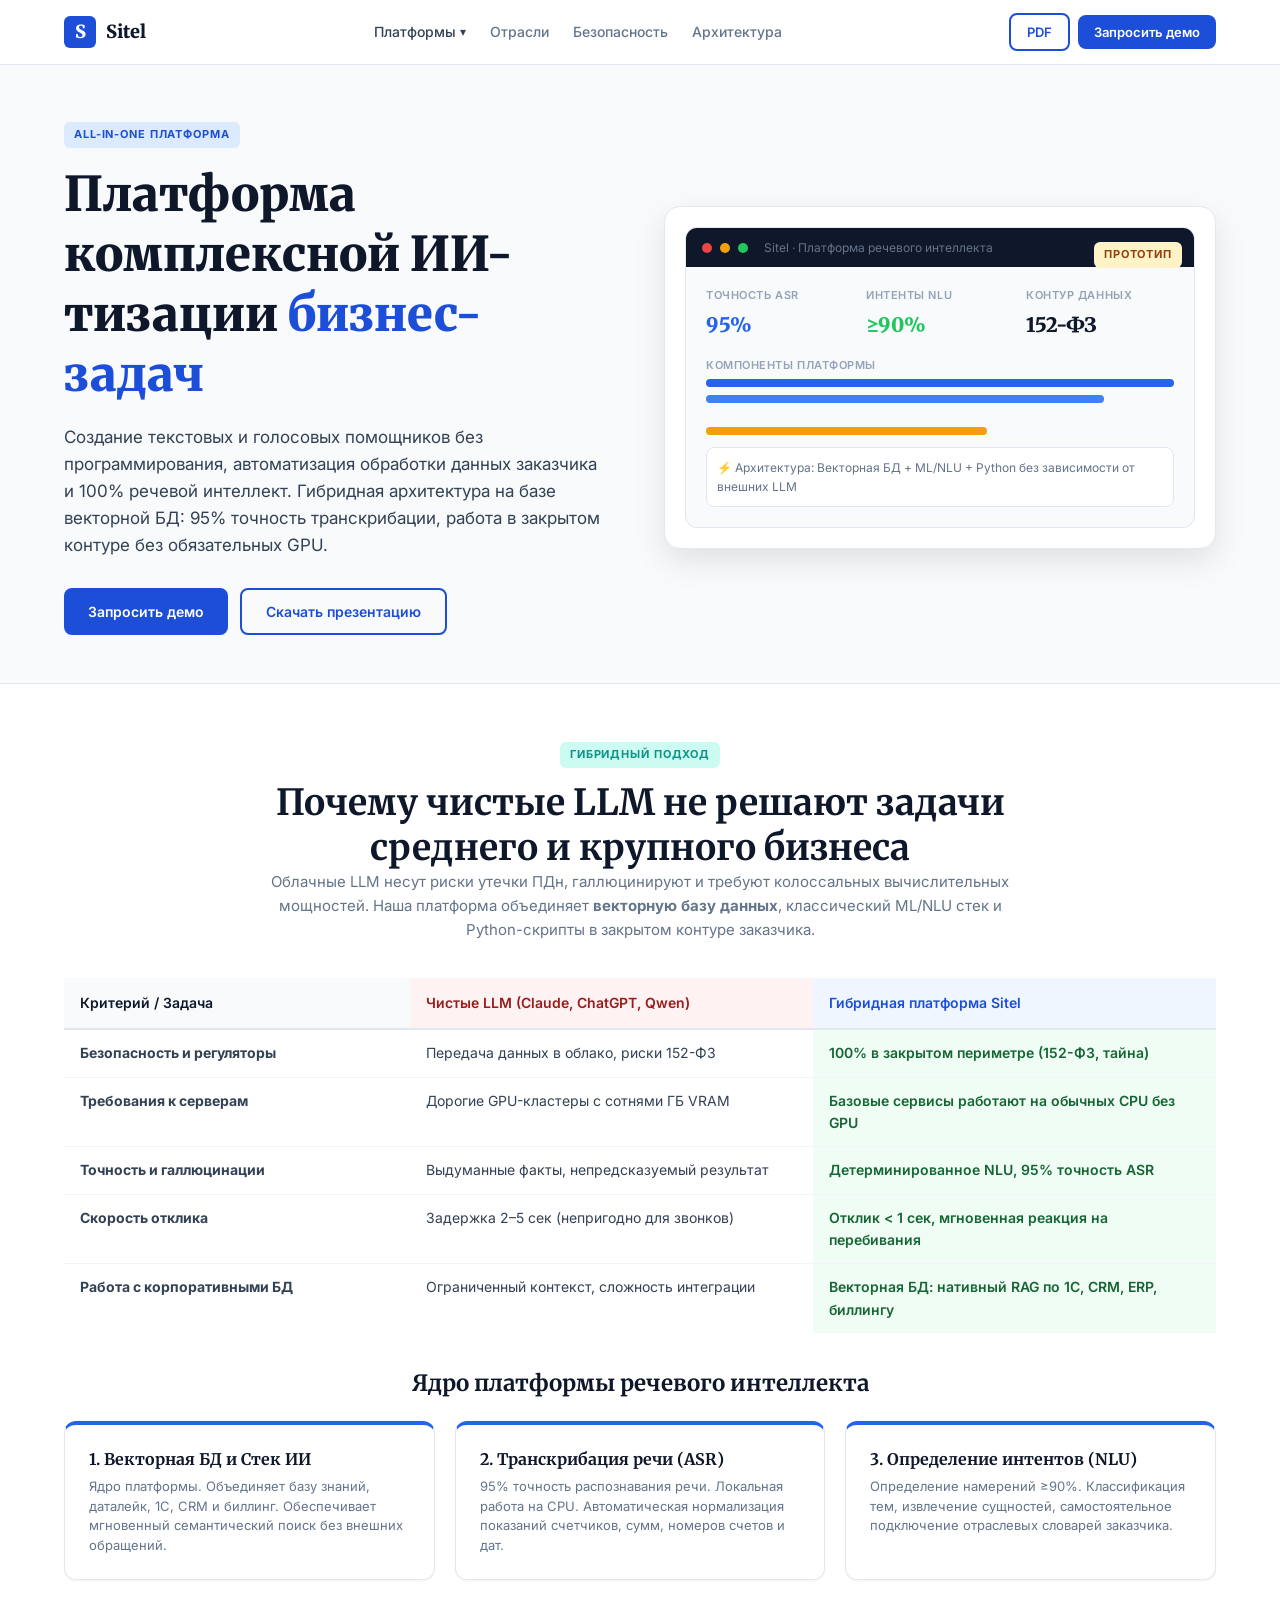
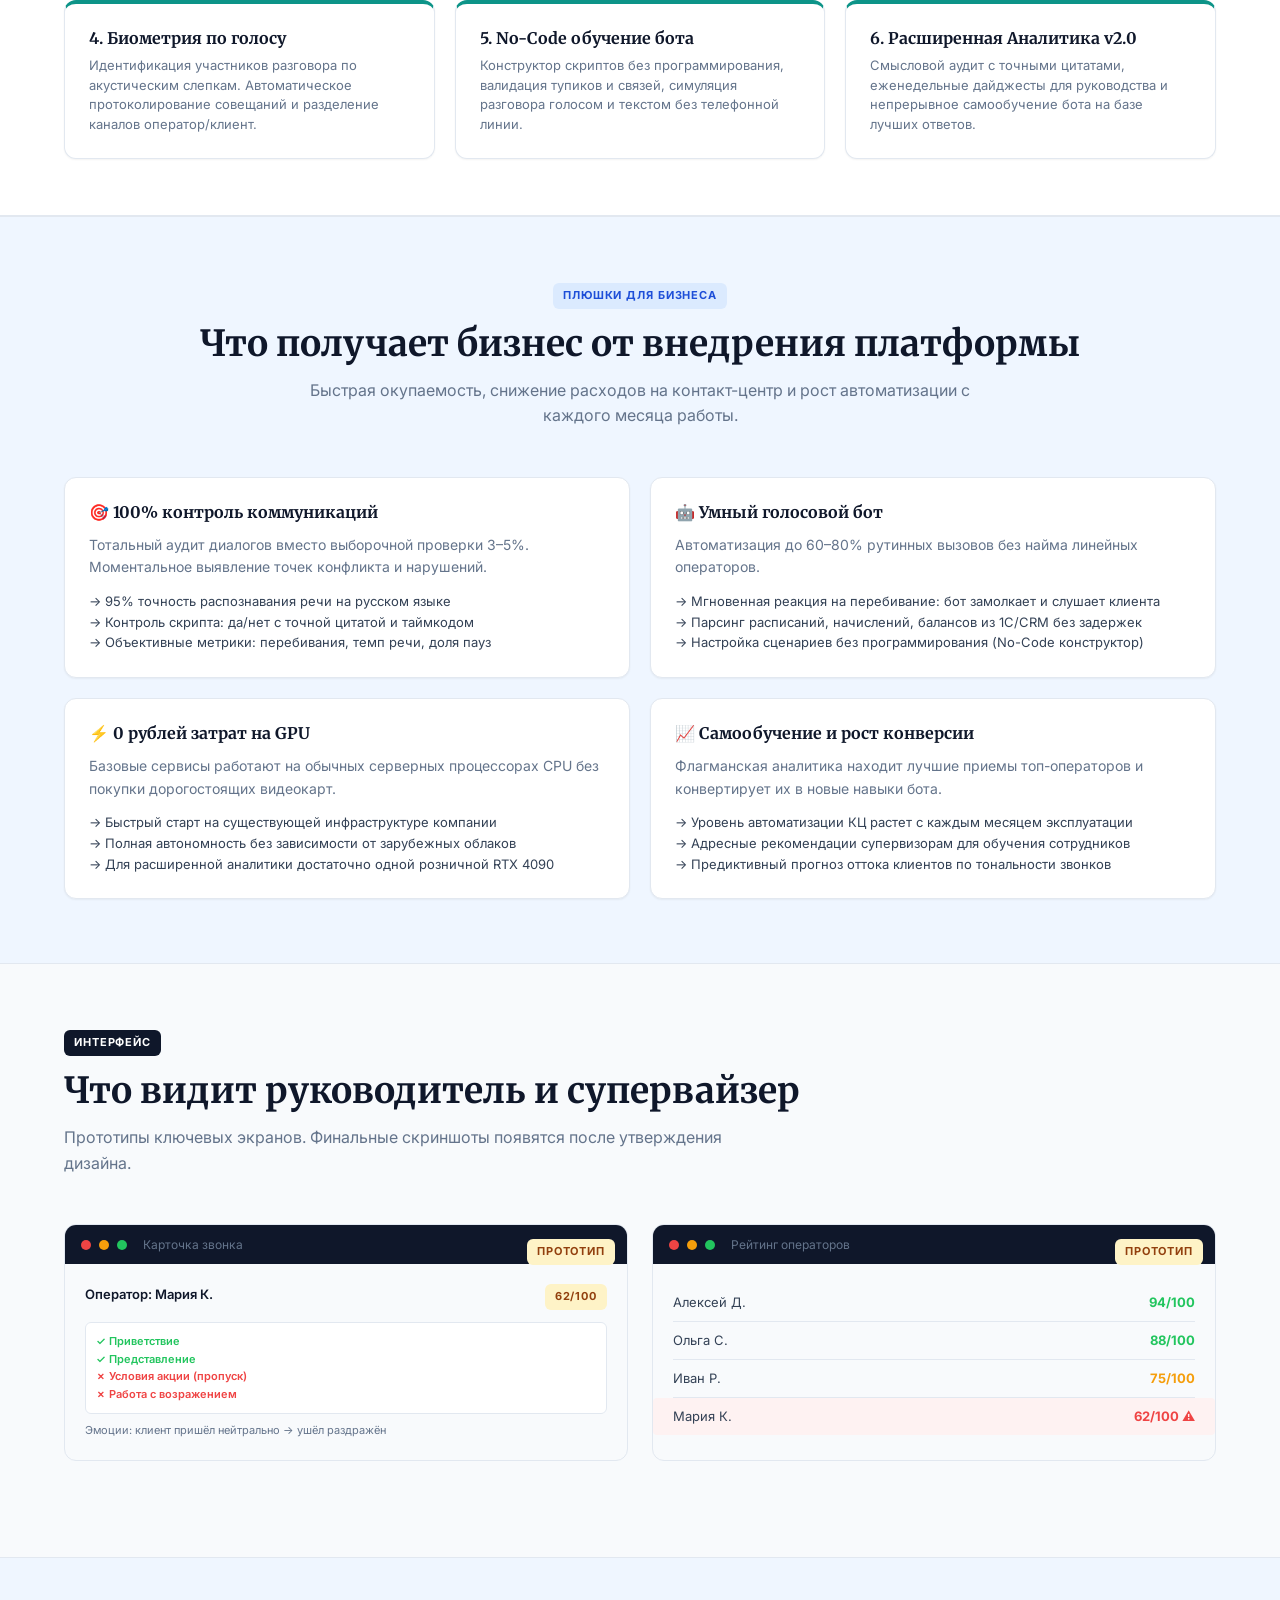
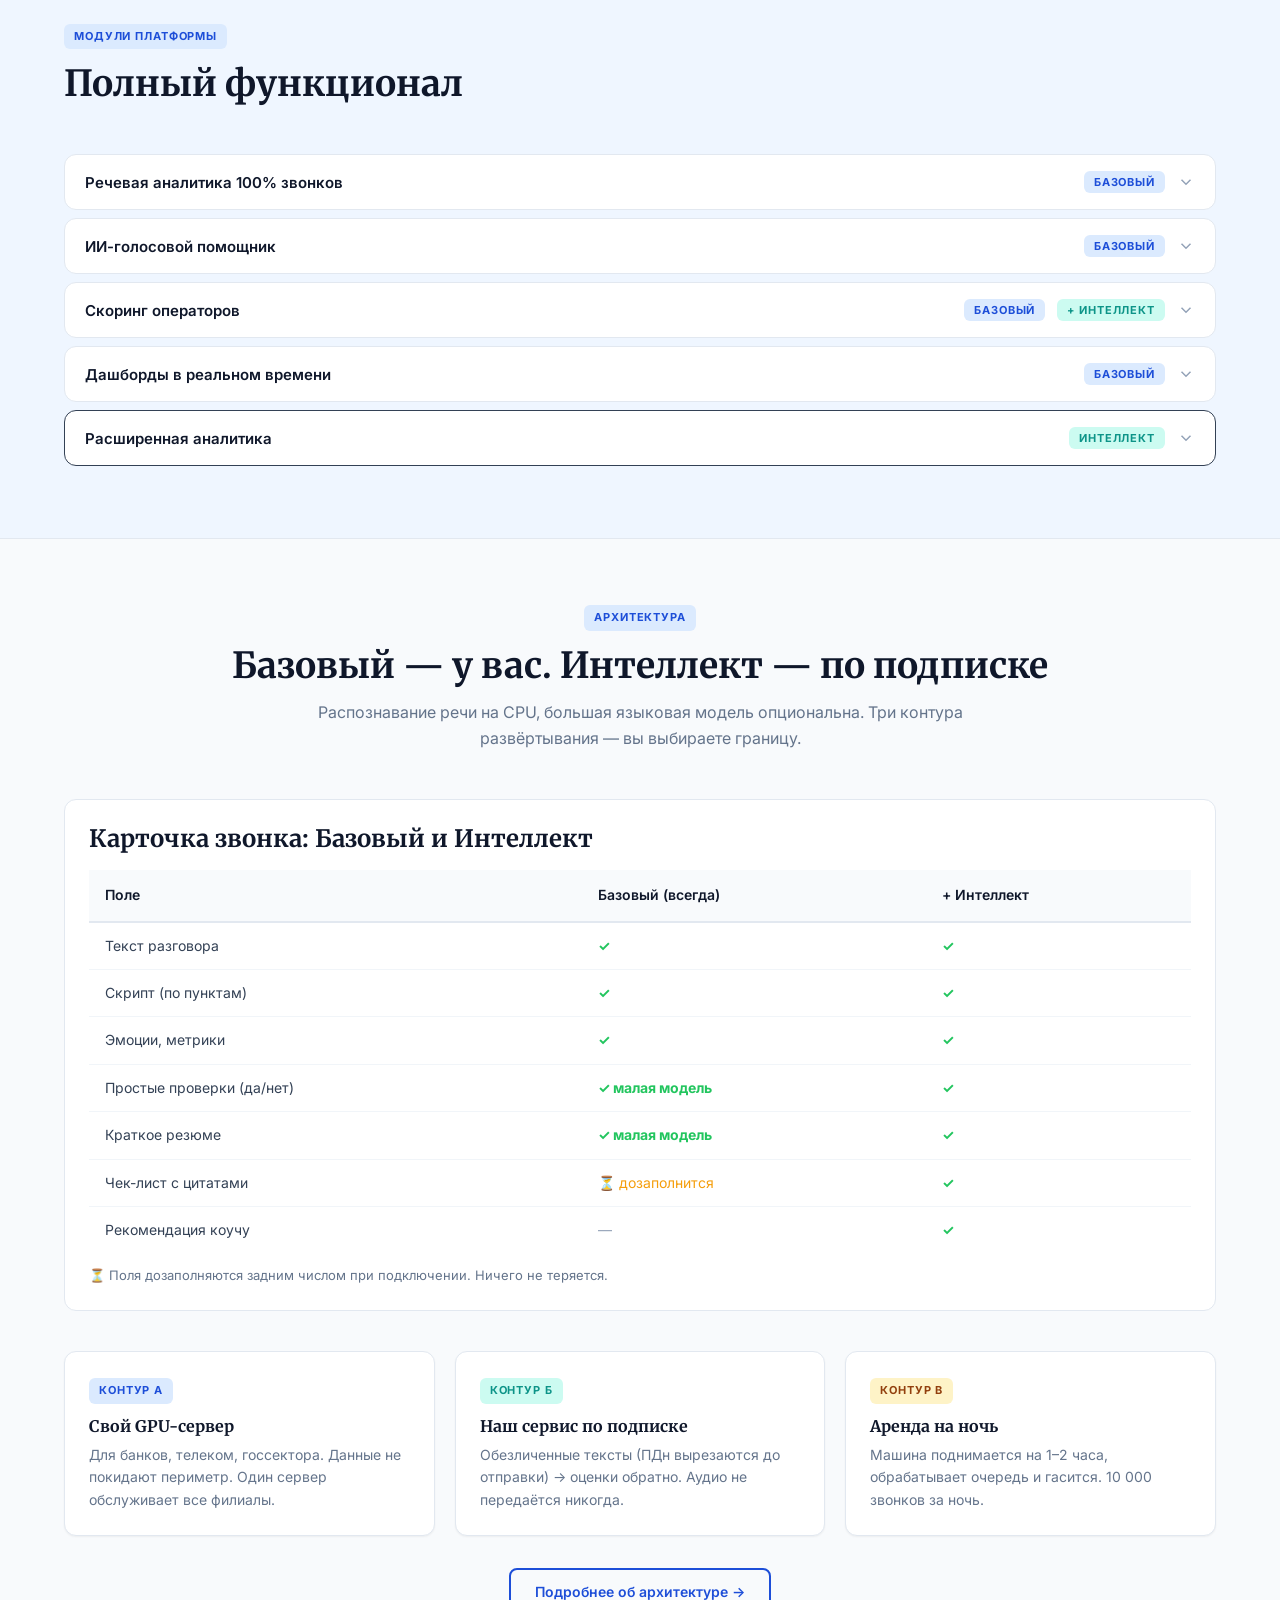
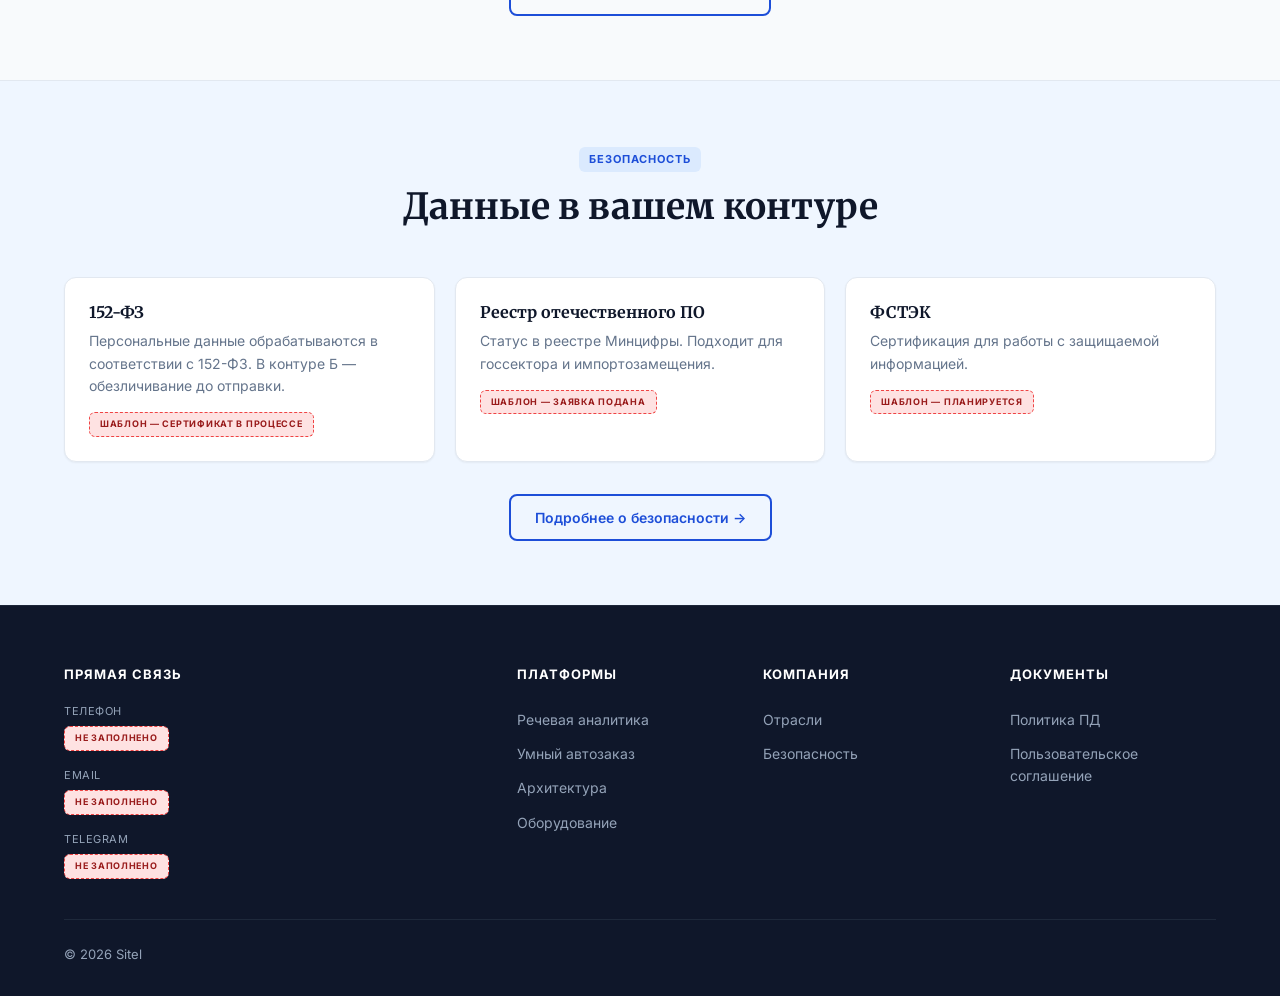
==== index.html @ e8321529 "Sitel: сайт платформы комплексной ИИ-тизации - итерация 2 Перепозиционирование в all-in-one платформ" ====
<!DOCTYPE html>
<html lang="ru">
<head>
  <meta charset="UTF-8">
  <meta name="viewport" content="width=device-width, initial-scale=1.0">
  <title>Sitel — платформа комплексной ИИ-тизации бизнес-задач</title>
  <meta name="description" content="All-in-one платформа: векторная БД, ASR 95%, NLU ≥90%, голосовые и текстовые боты, умный автозаказ и документооборот. Работает в закрытом контуре по 152-ФЗ, базовые сервисы — без GPU.">
  
  <meta property="og:title" content="Sitel — платформа комплексной ИИ-тизации бизнес-задач">
  <meta property="og:description" content="Векторная БД как ядро, 95% точность транскрибации, ≥90% NLU и отклик менее секунды. Данные не покидают ваш контур.">
  <meta property="og:type" content="website">
  <meta property="og:image" content="https://sitel.ru/og-preview.png">
  
  <!-- Шрифты через Google Fonts CDN (как раньше) -->
  <link rel="preconnect" href="https://fonts.googleapis.com">
  <link rel="preconnect" href="https://fonts.gstatic.com" crossorigin>
  <link href="https://fonts.googleapis.com/css2?family=Inter:wght@400;500;600;700;800&family=Merriweather:wght@700;900&display=swap" rel="stylesheet">
  <link rel="stylesheet" href="css/styles.css">
  <!-- Favicon inline SVG -->
  <link rel="icon" type="image/svg+xml" href="data:image/svg+xml,<svg xmlns='http://www.w3.org/2000/svg' viewBox='0 0 100 100'><rect width='100' height='100' rx='20' fill='%231D4ED8'/><text x='50' y='68' text-anchor='middle' fill='white' font-size='58' font-family='Georgia' font-weight='900'>S</text></svg>">

</head>

<body>

<!-- HEADER -->
<header class="site-header" id="site-header">
  <div class="container header-inner">
    <a href="index.html" class="logo">
      <div class="logo-icon">S</div>
      <span class="logo-text">Sitel</span>
    </a>
    
    <nav class="nav-links">
      <div class="dropdown" id="products-dropdown">
        <button class="dropdown-toggle" onclick="toggleDropdown('products-dropdown')" aria-expanded="false">Платформы</button>
        <div class="dropdown-menu">
          <a href="index.html">Речевая аналитика</a>
          <a href="platforms/auto-order.html">Умный автозаказ</a>
          <a href="platforms/docs.html">Документооборот</a>
        </div>
      </div>
      <a href="cases.html">Отрасли</a>
      <a href="security.html">Безопасность</a>
      <a href="architecture.html">Архитектура</a>
    </nav>
    
    <div class="header-actions">
      <a href="downloads/sitel-presentation.pdf" download class="btn btn-outline btn-sm">PDF</a>
      <a href="contact.html" class="btn btn-primary btn-sm">Запросить демо</a>
    </div>
    
    <button class="mobile-toggle" onclick="document.getElementById('mobile-menu').classList.toggle('open')" aria-label="Меню">
      <svg width="24" height="24" viewBox="0 0 24 24" fill="none" stroke="currentColor" stroke-width="2"><line x1="3" y1="6" x2="21" y2="6"/><line x1="3" y1="12" x2="21" y2="12"/><line x1="3" y1="18" x2="21" y2="18"/></svg>
    </button>
  </div>
  
  <div class="mobile-menu" id="mobile-menu">
    <strong style="display:block;padding:12px 0;font-size:13px;color:var(--text-light);text-transform:uppercase;">Платформы</strong>
    <div class="mobile-submenu">
      <a href="index.html" onclick="closeMobile()">Речевая аналитика</a>
      <a href="platforms/auto-order.html" onclick="closeMobile()">Умный автозаказ</a>
      <a href="platforms/docs.html" onclick="closeMobile()">Документооборот</a>
    </div>
    <a href="cases.html" onclick="closeMobile()">Отрасли</a>
    <a href="security.html" onclick="closeMobile()">Безопасность</a>
    <a href="architecture.html" onclick="closeMobile()">Архитектура</a>
    <a href="contact.html" onclick="closeMobile()" style="color:var(--blue-700);font-weight:600;">Запросить демо →</a>
  </div>
</header>

<!-- HERO -->
<section class="hero">
  <div class="container">
    <div class="hero-grid">
      <div>
        <span class="badge badge-blue" style="margin-bottom:16px;">ALL-IN-ONE ПЛАТФОРМА</span>
        <h1>Платформа комплексной ИИ-тизации <span>бизнес-задач</span></h1>
        <p>Создание текстовых и голосовых помощников без программирования, автоматизация обработки данных заказчика и 100% речевой интеллект. Гибридная архитектура на базе векторной БД: 95% точность транскрибации, работа в закрытом контуре без обязательных GPU.</p>
        <div class="hero-buttons">
          <a href="contact.html" class="btn btn-primary">Запросить демо</a>
          <a href="downloads/sitel-presentation.pdf" download class="btn btn-outline">Скачать презентацию</a>
        </div>
      </div>
      <div class="hero-visual">
        <div class="proto-dashboard">
          <div class="proto-tag"><span class="badge badge-amber">ПРОТОТИП</span></div>
          <div class="proto-header">
            <div class="proto-dot" style="background:#EF4444;"></div>
            <div class="proto-dot" style="background:#F59E0B;"></div>
            <div class="proto-dot" style="background:#22C55E;"></div>
            <span style="color:#64748B;font-size:12px;margin-left:8px;">Sitel · Платформа речевого интеллекта</span>
          </div>
          <div class="proto-body">
            <div style="display:grid;grid-template-columns:1fr 1fr 1fr;gap:12px;margin-bottom:16px;">
              <div><div class="proto-label">Точность ASR</div><div class="proto-value" style="font-size:1.25rem;color:var(--blue-600);">95%</div></div>
              <div><div class="proto-label">Интенты NLU</div><div class="proto-value" style="font-size:1.25rem;color:var(--green-500);">≥90%</div></div>
              <div><div class="proto-label">Контур данных</div><div class="proto-value" style="font-size:1.25rem;color:var(--text-primary);">152-ФЗ</div></div>
            </div>
            <div class="proto-label">Компоненты платформы</div>
            <div class="proto-bar" style="width:100%;background:var(--blue-600);" title="Векторная БД + Корпоративный RAG"></div>
            <div class="proto-bar" style="width:85%;background:var(--blue-500);" title="Транскрибация речи + Биометрия"></div>
            <div class="proto-bar" style="width:72%;background:var(--teal-500);" title="Голосовой бот + No-code сценарии"></div>
            <div class="proto-bar" style="width:60%;background:var(--amber-500);" title="Расширенная аналитика v2.0"></div>
            <div style="margin-top:12px;padding:10px;background:white;border-radius:8px;border:1px solid var(--border);">
              <div style="font-size:12px;color:var(--text-muted);">⚡ Архитектура: Векторная БД + ML/NLU + Python без зависимости от внешних LLM</div>
            </div>
          </div>
        </div>
      </div>
    </div>
  </div>
</section>

<!-- HYBRID ARCHITECTURE VS PURE LLM (Слайды 2, 3, 4, 5) -->
<section style="background:#FFFFFF;padding:56px 0;border-bottom:1px solid var(--border);">
  <div class="container">
    <div style="text-align:center;max-width:760px;margin:0 auto 36px;">
      <span class="badge badge-teal" style="margin-bottom:12px;">ГИБРИДНЫЙ ПОДХОД</span>
      <h2>Почему чистые LLM не решают задачи среднего и крупного бизнеса</h2>
      <p style="color:var(--text-muted);font-size:15px;line-height:1.6;">Облачные LLM несут риски утечки ПДн, галлюцинируют и требуют колоссальных вычислительных мощностей. Наша платформа объединяет <strong>векторную базу данных</strong>, классический ML/NLU стек и Python-скрипты в закрытом контуре заказчика.</p>
    </div>

    <div class="compare-table-wrapper" style="overflow-x:auto;margin-bottom:36px;">
      <table class="compare-table">
        <thead>
          <tr>
            <th style="width:30%;">Критерий / Задача</th>
            <th style="width:35%;background:#FEF2F2;color:#991B1B;">Чистые LLM (Claude, ChatGPT, Qwen)</th>
            <th style="width:35%;background:#EFF6FF;color:#1D4ED8;">Гибридная платформа Sitel</th>
          </tr>
        </thead>
        <tbody>
          <tr>
            <td><strong>Безопасность и регуляторы</strong></td>
            <td>Передача данных в облако, риски 152-ФЗ</td>
            <td style="background:#F0FDF4;font-weight:600;color:#166534;">100% в закрытом периметре (152-ФЗ, тайна)</td>
          </tr>
          <tr>
            <td><strong>Требования к серверам</strong></td>
            <td>Дорогие GPU-кластеры с сотнями ГБ VRAM</td>
            <td style="background:#F0FDF4;font-weight:600;color:#166534;">Базовые сервисы работают на обычных CPU без GPU</td>
          </tr>
          <tr>
            <td><strong>Точность и галлюцинации</strong></td>
            <td>Выдуманные факты, непредсказуемый результат</td>
            <td style="background:#F0FDF4;font-weight:600;color:#166534;">Детерминированное NLU, 95% точность ASR</td>
          </tr>
          <tr>
            <td><strong>Скорость отклика</strong></td>
            <td>Задержка 2–5 сек (непригодно для звонков)</td>
            <td style="background:#F0FDF4;font-weight:600;color:#166534;">Отклик &lt; 1 сек, мгновенная реакция на перебивания</td>
          </tr>
          <tr>
            <td><strong>Работа с корпоративными БД</strong></td>
            <td>Ограниченный контекст, сложность интеграции</td>
            <td style="background:#F0FDF4;font-weight:600;color:#166534;">Векторная БД: нативный RAG по 1C, CRM, ERP, биллингу</td>
          </tr>
        </tbody>
      </table>
    </div>
    <!-- 6 блоков архитектуры платформы речевого интеллекта (Слайд 5) -->
    <div style="margin-top:20px;">
      <h3 style="text-align:center;font-size:1.4rem;margin-bottom:24px;">Ядро платформы речевого интеллекта</h3>
      <div class="features-grid" style="grid-template-columns:repeat(auto-fit, minmax(300px, 1fr));gap:20px;">
        <div class="card" style="border-top:4px solid var(--blue-600);">
          <h4 style="margin-bottom:8px;">1. Векторная БД и Стек ИИ</h4>
          <p style="font-size:13px;color:var(--text-muted);line-height:1.5;">Ядро платформы. Объединяет базу знаний, даталейк, 1С, CRM и биллинг. Обеспечивает мгновенный семантический поиск без внешних обращений.</p>
        </div>
        <div class="card" style="border-top:4px solid var(--blue-600);">
          <h4 style="margin-bottom:8px;">2. Транскрибация речи (ASR)</h4>
          <p style="font-size:13px;color:var(--text-muted);line-height:1.5;">95% точность распознавания речи. Локальная работа на CPU. Автоматическая нормализация показаний счетчиков, сумм, номеров счетов и дат.</p>
        </div>
        <div class="card" style="border-top:4px solid var(--blue-600);">
          <h4 style="margin-bottom:8px;">3. Определение интентов (NLU)</h4>
          <p style="font-size:13px;color:var(--text-muted);line-height:1.5;">Определение намерений ≥90%. Классификация тем, извлечение сущностей, самостоятельное подключение отраслевых словарей заказчика.</p>
        </div>
        <div class="card" style="border-top:4px solid var(--teal-600);">
          <h4 style="margin-bottom:8px;">4. Биометрия по голосу</h4>
          <p style="font-size:13px;color:var(--text-muted);line-height:1.5;">Идентификация участников разговора по акустическим слепкам. Автоматическое протоколирование совещаний и разделение каналов оператор/клиент.</p>
        </div>
        <div class="card" style="border-top:4px solid var(--teal-600);">
          <h4 style="margin-bottom:8px;">5. No-Code обучение бота</h4>
          <p style="font-size:13px;color:var(--text-muted);line-height:1.5;">Конструктор скриптов без программирования, валидация тупиков и связей, симуляция разговора голосом и текстом без телефонной линии.</p>
        </div>
        <div class="card" style="border-top:4px solid var(--teal-600);">
          <h4 style="margin-bottom:8px;">6. Расширенная Аналитика v2.0</h4>
          <p style="font-size:13px;color:var(--text-muted);line-height:1.5;">Смысловой аудит с точными цитатами, еженедельные дайджесты для руководства и непрерывное самообучение бота на базе лучших ответов.</p>
        </div>
      </div>
    </div>

  </div>
</section>

<!-- KEY FEATURES -->
<section class="section-blue">
  <div class="container">
    <div style="text-align:center;margin-bottom:48px;">
      <span class="badge badge-blue" style="margin-bottom:12px;">ПЛЮШКИ ДЛЯ БИЗНЕСА</span>
      <h2>Что получает бизнес от внедрения платформы</h2>
      <p style="max-width:680px;margin:12px auto 0;color:var(--text-muted);">Быстрая окупаемость, снижение расходов на контакт-центр и рост автоматизации с каждого месяца работы.</p>
    </div>
    <div class="features-grid">
      <div class="card">
        <h4 style="margin-bottom:12px;">🎯 100% контроль коммуникаций</h4>
        <p style="font-size:14px;color:var(--text-muted);margin-bottom:12px;">Тотальный аудит диалогов вместо выборочной проверки 3–5%. Моментальное выявление точек конфликта и нарушений.</p>
        <ul style="list-style:none;font-size:13px;color:var(--text-secondary);">
          <li>→ 95% точность распознавания речи на русском языке</li>
          <li>→ Контроль скрипта: да/нет с точной цитатой и таймкодом</li>
          <li>→ Объективные метрики: перебивания, темп речи, доля пауз</li>
        </ul>
      </div>
      <div class="card">
        <h4 style="margin-bottom:12px;">🤖 Умный голосовой бот</h4>
        <p style="font-size:14px;color:var(--text-muted);margin-bottom:12px;">Автоматизация до 60–80% рутинных вызовов без найма линейных операторов.</p>
        <ul style="list-style:none;font-size:13px;color:var(--text-secondary);">
          <li>→ Мгновенная реакция на перебивание: бот замолкает и слушает клиента</li>
          <li>→ Парсинг расписаний, начислений, балансов из 1С/CRM без задержек</li>
          <li>→ Настройка сценариев без программирования (No-Code конструктор)</li>
        </ul>
      </div>
      <div class="card">
        <h4 style="margin-bottom:12px;">⚡ 0 рублей затрат на GPU</h4>
        <p style="font-size:14px;color:var(--text-muted);margin-bottom:12px;">Базовые сервисы работают на обычных серверных процессорах CPU без покупки дорогостоящих видеокарт.</p>
        <ul style="list-style:none;font-size:13px;color:var(--text-secondary);">
          <li>→ Быстрый старт на существующей инфраструктуре компании</li>
          <li>→ Полная автономность без зависимости от зарубежных облаков</li>
          <li>→ Для расширенной аналитики достаточно одной розничной RTX 4090</li>
        </ul>
      </div>
      <div class="card">
        <h4 style="margin-bottom:12px;">📈 Самообучение и рост конверсии</h4>
        <p style="font-size:14px;color:var(--text-muted);margin-bottom:12px;">Флагманская аналитика находит лучшие приемы топ-операторов и конвертирует их в новые навыки бота.</p>
        <ul style="list-style:none;font-size:13px;color:var(--text-secondary);">
          <li>→ Уровень автоматизации КЦ растет с каждым месяцем эксплуатации</li>
          <li>→ Адресные рекомендации супервизорам для обучения сотрудников</li>
          <li>→ Предиктивный прогноз оттока клиентов по тональности звонков</li>
        </ul>
      </div>
    </div>
  </div>
</section>

<!-- PRODUCT PROTOTYPES -->
<section>
  <div class="container">
    <div style="margin-bottom:48px;">
      <span class="badge badge-dark" style="margin-bottom:12px;">ИНТЕРФЕЙС</span>
      <h2 style="margin-bottom:12px;">Что видит руководитель и супервайзер</h2>
      <p style="max-width:720px;color:var(--text-muted);">Прототипы ключевых экранов. Финальные скриншоты появятся после утверждения дизайна.</p>
    </div>

    <div style="display:grid;grid-template-columns:1fr 1fr;gap:24px;margin-bottom:32px;">
      <div class="proto-dashboard">
        <div class="proto-tag"><span class="badge badge-amber">ПРОТОТИП</span></div>
        <div class="proto-header">
          <div class="proto-dot" style="background:#EF4444;"></div>
          <div class="proto-dot" style="background:#F59E0B;"></div>
          <div class="proto-dot" style="background:#22C55E;"></div>
          <span style="color:#64748B;font-size:12px;margin-left:8px;">Карточка звонка</span>
        </div>
        <div class="proto-body" style="font-size:13px;">
          <div style="display:flex;justify-content:space-between;margin-bottom:12px;">
            <span style="font-weight:600;color:var(--text-primary);">Оператор: Мария К.</span>
            <span class="badge badge-amber">62/100</span>
          </div>
          <div style="background:white;padding:10px;border-radius:6px;border:1px solid var(--border);margin-bottom:8px;">
            <div style="color:var(--green-500);font-size:11px;font-weight:600;">✓ Приветствие</div>
            <div style="color:var(--green-500);font-size:11px;font-weight:600;">✓ Представление</div>
            <div style="color:var(--red-500);font-size:11px;font-weight:600;">✗ Условия акции (пропуск)</div>
            <div style="color:var(--red-500);font-size:11px;font-weight:600;">✗ Работа с возражением</div>
          </div>
          <div style="font-size:11px;color:var(--text-muted);">Эмоции: клиент пришёл нейтрально → ушёл раздражён</div>
        </div>
      </div>
      <div class="proto-dashboard">
        <div class="proto-tag"><span class="badge badge-amber">ПРОТОТИП</span></div>
        <div class="proto-header">
          <div class="proto-dot" style="background:#EF4444;"></div>
          <div class="proto-dot" style="background:#F59E0B;"></div>
          <div class="proto-dot" style="background:#22C55E;"></div>
          <span style="color:#64748B;font-size:12px;margin-left:8px;">Рейтинг операторов</span>
        </div>
        <div class="proto-body" style="font-size:13px;">
          <div style="display:flex;justify-content:space-between;padding:8px 0;border-bottom:1px solid var(--border);">
            <span>Алексей Д.</span><span style="color:var(--green-500);font-weight:700;">94/100</span>
          </div>
          <div style="display:flex;justify-content:space-between;padding:8px 0;border-bottom:1px solid var(--border);">
            <span>Ольга С.</span><span style="color:var(--green-500);font-weight:700;">88/100</span>
          </div>
          <div style="display:flex;justify-content:space-between;padding:8px 0;border-bottom:1px solid var(--border);">
            <span>Иван Р.</span><span style="color:var(--amber-500);font-weight:700;">75/100</span>
          </div>
          <div style="display:flex;justify-content:space-between;padding:8px 0;background:#FEF2F2;margin:0 -20px;padding:8px 20px;border-radius:4px;">
            <span>Мария К.</span><span style="color:var(--red-500);font-weight:700;">62/100 ⚠</span>
          </div>
        </div>
      </div>
    </div>


  </div>
</section>

<!-- MODULES ACCORDION -->
<section class="section-blue">
  <div class="container">
    <div style="margin-bottom:48px;">
      <span class="badge badge-blue" style="margin-bottom:12px;">МОДУЛИ ПЛАТФОРМЫ</span>
      <h2>Полный функционал</h2>
    </div>

    <div class="accordion-item">
      <button class="accordion-btn" onclick="toggleAccordion(this)" aria-expanded="false">
        <span class="title">Речевая аналитика 100% звонков</span>
        <span class="badge badge-blue">БАЗОВЫЙ</span>
        <svg class="arrow" width="18" height="18" viewBox="0 0 24 24" fill="none" stroke="currentColor" stroke-width="2"><polyline points="6 9 12 15 18 9"/></svg>
      </button>
      <div class="accordion-content"><div class="accordion-body"><ul>
        <li>Транскрибация 100% разговоров на CPU</li>
        <li>Контроль скриптов: каждое правило — да/нет с цитатой и таймкодом</li>
        <li>Эмоции: агрессия, удовлетворённость — у клиента и оператора</li>
        <li>Перебивания, паузы, темп, доля речи оператора</li>
        <li>Флаги комплаенса: запрещённые фразы, дисклеймеры</li>
        <li>Темы обращений: что растёт, что появилось впервые</li>
      </ul></div></div>
    </div>

    <div class="accordion-item">
      <button class="accordion-btn" onclick="toggleAccordion(this)" aria-expanded="false">
        <span class="title">ИИ-голосовой помощник</span>
        <span class="badge badge-blue">БАЗОВЫЙ</span>
        <svg class="arrow" width="18" height="18" viewBox="0 0 24 24" fill="none" stroke="currentColor" stroke-width="2"><polyline points="6 9 12 15 18 9"/></svg>
      </button>
      <div class="accordion-content"><div class="accordion-body"><ul>
        <li>Входящие и исходящие звонки</li>
        <li>Создание скриптов без программирования</li>
        <li>Лёгкая интеграция с существующими базами данных</li>
        <li>Простое обучение отраслевой лексике</li>
        <li>TTS с выбором голоса и интонационной адаптацией</li>
        <li>Уступает слово при попытке прервать</li>
      </ul></div></div>
    </div>

    <div class="accordion-item">
      <button class="accordion-btn" onclick="toggleAccordion(this)" aria-expanded="false">
        <span class="title">Скоринг операторов</span>
        <span class="badge badge-blue">БАЗОВЫЙ</span>
        <span class="badge badge-teal">+ ИНТЕЛЛЕКТ</span>
        <svg class="arrow" width="18" height="18" viewBox="0 0 24 24" fill="none" stroke="currentColor" stroke-width="2"><polyline points="6 9 12 15 18 9"/></svg>
      </button>
      <div class="accordion-content"><div class="accordion-body">
        <p style="font-size:14px;margin-bottom:12px;color:var(--text-secondary);">Базовый: <strong>«у кого и где»</strong>. Интеллект: <strong style="color:var(--teal-600);">«почему и что делать»</strong>.</p>
        <div style="display:grid;grid-template-columns:1fr 1fr;gap:12px;margin-bottom:12px;">
          <div style="padding:12px;background:var(--bg);border-radius:8px;">
            <div style="font-size:12px;font-weight:700;color:var(--blue-700);margin-bottom:8px;">БАЗОВЫЙ (ВСЕГДА)</div>
            <div style="font-size:13px;">✓ Скрипт по каждому звонку<br>✓ Перебивания, паузы, доля речи<br>✓ Эмоциональная динамика<br>✓ Сводный балл, рейтинг<br>✓ Автовыявление аномалий</div>
          </div>
          <div style="padding:12px;background:var(--teal-100);border-radius:8px;">
            <div style="font-size:12px;font-weight:700;color:var(--teal-600);margin-bottom:8px;">ИНТЕЛЛЕКТ (ПО ПОДПИСКЕ)</div>
            <div style="font-size:13px;">✓ Чек-лист с цитатами<br>✓ Паттерны ошибок<br>✓ Рекомендации коучу<br>✓ Плейбук лучших<br>✓ Прогноз оттока</div>
          </div>
        </div>
        <div style="padding:12px;background:var(--bg);border-radius:8px;font-size:13px;"><strong>Пример:</strong> «Мария: 62/100; в возражениях о цене не выявляет потребность — 14 из 17. Рекомендация: тренинг, 5 эталонных звонков приложены».</div>
      </div></div>
    </div>

    <div class="accordion-item">
      <button class="accordion-btn" onclick="toggleAccordion(this)" aria-expanded="false">
        <span class="title">Дашборды в реальном времени</span>
        <span class="badge badge-blue">БАЗОВЫЙ</span>
        <svg class="arrow" width="18" height="18" viewBox="0 0 24 24" fill="none" stroke="currentColor" stroke-width="2"><polyline points="6 9 12 15 18 9"/></svg>
      </button>
      <div class="accordion-content"><div class="accordion-body"><ul>
        <li>Инкрементально: каждый звонок сразу в аналитике</li>
        <li>Тепловые карты тем, рейтинги, карта эскалаций</li>
        <li>KPI-алерты с push-уведомлениями</li>
        <li>Экспорт в PowerPoint/PDF по расписанию</li>
      </ul></div></div>
    </div>

    <div class="accordion-item" style="border-color:var(--teal-500);">
      <button class="accordion-btn" onclick="toggleAccordion(this)" aria-expanded="false">
        <span class="title">Расширенная аналитика</span>
        <span class="badge badge-teal">ИНТЕЛЛЕКТ</span>
        <svg class="arrow" width="18" height="18" viewBox="0 0 24 24" fill="none" stroke="currentColor" stroke-width="2"><polyline points="6 9 12 15 18 9"/></svg>
      </button>
      <div class="accordion-content"><div class="accordion-body">
        <p style="font-size:14px;margin-bottom:12px;">Большая языковая модель (32+ млрд параметров). Объясняет причины, даёт рекомендации, прогнозирует поведение клиентов.</p>
        <ul>
          <li>Полный чек-лист с цитатами-обоснованиями</li>
          <li>Паттерны проблем по сотням звонков</li>
          <li>Еженедельные дайджесты для руководства</li>
          <li>Прогноз оттока клиентов</li>
          <li><strong>Самообучение бота:</strong> лучшие ответы → навыки</li>
        </ul>
        <div style="margin-top:12px;padding:12px;background:var(--teal-100);border-radius:8px;font-size:13px;"><strong style="color:var(--teal-600);">Важно:</strong> отключение подписки не приводит к потере данных.</div>
      </div></div>
    </div>
  </div>
</section>

<!-- ARCHITECTURE PREVIEW -->
<section>
  <div class="container">
    <div style="text-align:center;margin-bottom:48px;">
      <span class="badge badge-blue" style="margin-bottom:12px;">АРХИТЕКТУРА</span>
      <h2>Базовый — у вас. Интеллект — по подписке</h2>
      <p style="max-width:720px;margin:12px auto 0;color:var(--text-muted);">Распознавание речи на CPU, большая языковая модель опциональна. Три контура развёртывания — вы выбираете границу.</p>
    </div>

    <div class="card-flat" style="margin-bottom:40px;overflow-x:auto;">
      <h3 style="margin-bottom:16px;">Карточка звонка: Базовый и Интеллект</h3>
      <table class="compare-table">
        <thead><tr><th>Поле</th><th>Базовый (всегда)</th><th>+ Интеллект</th></tr></thead>
        <tbody>
          <tr><td>Текст разговора</td><td class="check">✓</td><td class="check">✓</td></tr>
          <tr><td>Скрипт (по пунктам)</td><td class="check">✓</td><td class="check">✓</td></tr>
          <tr><td>Эмоции, метрики</td><td class="check">✓</td><td class="check">✓</td></tr>
          <tr><td>Простые проверки (да/нет)</td><td class="check">✓ малая модель</td><td class="check">✓</td></tr>
          <tr><td>Краткое резюме</td><td class="check">✓ малая модель</td><td class="check">✓</td></tr>
          <tr><td>Чек-лист с цитатами</td><td class="pending">⏳ дозаполнится</td><td class="check">✓</td></tr>
          <tr><td>Рекомендация коучу</td><td class="dash">—</td><td class="check">✓</td></tr>
        </tbody>
      </table>
      <p style="font-size:13px;color:var(--text-muted);margin-top:12px;">⏳ Поля дозаполняются задним числом при подключении. Ничего не теряется.</p>
    </div>

    <div style="display:grid;grid-template-columns:repeat(3,1fr);gap:20px;">
      <div class="card">
        <span class="badge badge-blue" style="margin-bottom:12px;">КОНТУР А</span>
        <h4 style="margin-bottom:8px;">Свой GPU-сервер</h4>
        <p style="font-size:14px;color:var(--text-muted);">Для банков, телеком, госсектора. Данные не покидают периметр. Один сервер обслуживает все филиалы.</p>
      </div>
      <div class="card">
        <span class="badge badge-teal" style="margin-bottom:12px;">КОНТУР Б</span>
        <h4 style="margin-bottom:8px;">Наш сервис по подписке</h4>
        <p style="font-size:14px;color:var(--text-muted);">Обезличенные тексты (ПДн вырезаются до отправки) → оценки обратно. Аудио не передаётся никогда.</p>
      </div>
      <div class="card">
        <span class="badge badge-amber" style="margin-bottom:12px;">КОНТУР В</span>
        <h4 style="margin-bottom:8px;">Аренда на ночь</h4>
        <p style="font-size:14px;color:var(--text-muted);">Машина поднимается на 1–2 часа, обрабатывает очередь и гасится. 10 000 звонков за ночь.</p>
      </div>
    </div>

    <div style="text-align:center;margin-top:32px;">
      <a href="architecture.html" class="btn btn-outline">Подробнее об архитектуре →</a>
    </div>
  </div>
</section>

<!-- SECURITY PREVIEW -->
<section class="section-blue">
  <div class="container">
    <div style="text-align:center;margin-bottom:48px;">
      <span class="badge badge-blue" style="margin-bottom:12px;">БЕЗОПАСНОСТЬ</span>
      <h2>Данные в вашем контуре</h2>
    </div>
    <div class="security-grid">
      <div class="card">
        <h4 style="margin-bottom:8px;">152-ФЗ</h4>
        <p style="font-size:14px;color:var(--text-muted);margin-bottom:12px;">Персональные данные обрабатываются в соответствии с 152-ФЗ. В контуре Б — обезличивание до отправки.</p>
        <span class="badge badge-template">ШАБЛОН — СЕРТИФИКАТ В ПРОЦЕССЕ</span>
      </div>
      <div class="card">
        <h4 style="margin-bottom:8px;">Реестр отечественного ПО</h4>
        <p style="font-size:14px;color:var(--text-muted);margin-bottom:12px;">Статус в реестре Минцифры. Подходит для госсектора и импортозамещения.</p>
        <span class="badge badge-template">ШАБЛОН — ЗАЯВКА ПОДАНА</span>
      </div>
      <div class="card">
        <h4 style="margin-bottom:8px;">ФСТЭК</h4>
        <p style="font-size:14px;color:var(--text-muted);margin-bottom:12px;">Сертификация для работы с защищаемой информацией.</p>
        <span class="badge badge-template">ШАБЛОН — ПЛАНИРУЕТСЯ</span>
      </div>
    </div>
    <div style="text-align:center;margin-top:32px;">
      <a href="security.html" class="btn btn-outline">Подробнее о безопасности →</a>
    </div>
  </div>
</section>


<!-- FOOTER -->
<footer class="site-footer">
  <div class="container">
    <div class="footer-top-grid">
      
      <!-- Колонка 1: Контакты -->
      <div class="footer-info-block">
        <h4>ПРЯМАЯ СВЯЗЬ</h4>
        <div class="contact-item">
          <span class="contact-label">Телефон</span>
          <span class="contact-value"><span class="badge badge-template">НЕ ЗАПОЛНЕНО</span></span>
        </div>
        <div class="contact-item">
          <span class="contact-label">Email</span>
          <span class="contact-value"><span class="badge badge-template">НЕ ЗАПОЛНЕНО</span></span>
        </div>
        <div class="contact-item">
          <span class="contact-label">Telegram</span>
          <span class="contact-value"><span class="badge badge-template">НЕ ЗАПОЛНЕНО</span></span>
        </div>
      </div>
      
      <!-- Колонка 2: Платформы -->
      <div class="footer-info-block">
        <h4>ПЛАТФОРМЫ</h4>
        <a href="index.html">Речевая аналитика</a>
        <a href="platforms/auto-order.html">Умный автозаказ</a>
        <a href="architecture.html">Архитектура</a>
        <a href="platforms/auto-order.html">Оборудование</a>
      </div>

      <!-- Колонка 3: Компания -->
      <div class="footer-info-block">
        <h4>КОМПАНИЯ</h4>
        <a href="cases.html">Отрасли</a>
        <a href="security.html">Безопасность</a>
      </div>

      <!-- Колонка 4: Документы -->
      <div class="footer-info-block">
        <h4>ДОКУМЕНТЫ</h4>
        <a href="privacy.html">Политика ПД</a>
        <a href="privacy.html">Пользовательское соглашение</a>
      </div>

    </div>
    
    <div class="footer-bottom">
      <div style="display:flex;align-items:center;gap:4px;">
        <span>© 2026 Sitel</span>
      </div>
    </div>
  </div>
</footer>

<script>
// Header scroll
const header = document.getElementById('site-header');
window.addEventListener('scroll', () => {
  header.classList.toggle('scrolled', window.scrollY > 20);
}, { passive: true });

// Mobile menu
function closeMobile() { 
  document.getElementById('mobile-menu').classList.remove('open'); 
}

// Dropdown
function toggleDropdown(id) {
  const dropdown = document.getElementById(id);
  if (!dropdown) return;
  dropdown.classList.toggle('open');
}

document.addEventListener('click', (e) => {
  document.querySelectorAll('.dropdown.open').forEach(d => {
    if (!d.contains(e.target)) d.classList.remove('open');
  });
});

// Accordion
function toggleAccordion(btn) {
  const content = btn.nextElementSibling;
  const arrow = btn.querySelector('.arrow');
  if (!content || !arrow) return;
  const isOpen = content.classList.contains('open');
  document.querySelectorAll('.accordion-content').forEach(c => c.classList.remove('open'));
  document.querySelectorAll('.arrow').forEach(a => a.classList.remove('open'));
  btn.setAttribute('aria-expanded', !isOpen);
  if (!isOpen) { content.classList.add('open'); arrow.classList.add('open'); }
}

// Smooth scroll
document.querySelectorAll('a[href^="#"]').forEach(a => {
  a.addEventListener('click', function(e) {
    const href = this.getAttribute('href');
    if (href === '#' || this.getAttribute('onclick')) return;
    const target = document.querySelector(href);
    if (target) { 
      e.preventDefault(); 
      window.scrollTo({ top: target.getBoundingClientRect().top + window.pageYOffset - 80, behavior: 'smooth' }); 
      closeMobile(); 
    }
  });
});
</script>
</body>
</html>
---- css/styles.css ----
/* =========================================
   1. БАЗОВЫЕ НАСТРОЙКИ И ПЕРЕМЕННЫЕ
   ========================================= */
*, *::before, *::after { 
  box-sizing: border-box; 
  margin: 0; 
  padding: 0; 
}

:root {
  --bg: #F8FAFC;
  --bg-white: #FFFFFF;
  --bg-blue: #EFF6FF;
  --bg-dark: #0F172A;
  --bg-card-dark: rgba(30, 41, 59, 0.6);
  
  --text-primary: #0F172A;
  --text-secondary: #334155;
  --text-muted: #64748B;
  --text-light: #94A3B8;
  
  --blue-900: #1E3A5F;
  --blue-700: #1D4ED8;
  --blue-600: #2563EB;
  --blue-500: #3B82F6;
  --blue-100: #DBEAFE;
  --blue-50: #EFF6FF;
  
  --teal-600: #0D9488;
  --teal-100: #CCFBF1;
  
  --border: #E2E8F0;
  --border-light: #F1F5F9;
  
  --red-500: #EF4444;
  --green-500: #22C55E;
  --amber-500: #F59E0B;
  
  --shadow-sm: 0 1px 2px rgba(0,0,0,.05);
  --shadow-md: 0 4px 12px rgba(0,0,0,.08);
  --shadow-lg: 0 12px 32px rgba(0,0,0,.1);
  
  --radius: 12px;
  --radius-lg: 16px;
}

body { 
  font-family: 'Inter', -apple-system, BlinkMacSystemFont, sans-serif; 
  background: var(--bg); 
  color: var(--text-secondary); 
  font-size: 16px; 
  line-height: 1.6; 
  -webkit-font-smoothing: antialiased; 
}

h1, h2, h3, h4 { 
  font-family: 'Merriweather', 'Georgia', serif; 
  color: var(--text-primary); 
  line-height: 1.25; 
}
h1 { font-size: clamp(1.875rem, 4vw, 3rem); font-weight: 900; }
h2 { font-size: clamp(1.5rem, 3vw, 2.25rem); font-weight: 700; }
h3 { font-size: clamp(1.125rem, 2vw, 1.5rem); font-weight: 700; }
h4 { font-size: 1rem; font-weight: 700; }

.container { 
  max-width: 1200px; 
  margin: 0 auto; 
  padding: 0 24px; 
}

/* =========================================
   2. УТИЛИТЫ, КНОПКИ И БЭДЖИ
   ========================================= */
.btn { 
  display: inline-flex; 
  align-items: center; 
  justify-content: center; 
  gap: 6px; 
  font-family: 'Inter', sans-serif; 
  font-weight: 600; 
  font-size: 14px; 
  padding: 12px 24px; 
  border-radius: 8px; 
  border: none; 
  cursor: pointer; 
  transition: all .2s ease; 
  text-decoration: none; 
  line-height: 1.4; 
  white-space: nowrap; 
}
.btn-primary { background: var(--blue-700); color: #fff; }
.btn-primary:hover { background: var(--blue-900); transform: translateY(-1px); box-shadow: var(--shadow-md); }
.btn-outline { background: transparent; color: var(--blue-700); border: 2px solid var(--blue-700); }
.btn-outline:hover { background: var(--blue-50); }
.btn-sm { padding: 8px 16px; font-size: 13px; }
.btn-block { width: 100%; }

.badge { 
  display: inline-block; 
  font-family: 'Inter', sans-serif; 
  font-size: 11px; 
  font-weight: 700; 
  letter-spacing: .08em; 
  text-transform: uppercase; 
  padding: 4px 10px; 
  border-radius: 6px; 
}
.badge-blue { background: var(--blue-100); color: var(--blue-700); }
.badge-teal { background: var(--teal-100); color: var(--teal-600); }
.badge-dark { background: var(--bg-dark); color: #fff; }
.badge-amber { background: #FEF3C7; color: #92400E; }
.badge-template { background: #FEE2E2; color: #991B1B; border: 1px dashed #EF4444; font-size: 9px; }

.placeholder-tag { 
  display: inline-block; 
  background: #FEE2E2; color: #991B1B; 
  border: 1px dashed #EF4444; font-size: 10px; font-weight: 700; 
  letter-spacing: 0.08em; text-transform: uppercase; 
  padding: 4px 10px; border-radius: 20px; white-space: nowrap; flex-shrink: 0; 
}

.card { 
  background: var(--bg-white); 
  border: 1px solid var(--border); 
  border-radius: var(--radius); 
  padding: 24px; 
  box-shadow: var(--shadow-sm); 
  transition: box-shadow .2s ease, transform .2s ease; 
}
.card:hover { box-shadow: var(--shadow-md); transform: translateY(-2px); }
.card-flat { background: var(--bg-white); border: 1px solid var(--border); border-radius: var(--radius); padding: 24px; }

section { padding: 64px 0; }
section + section { border-top: 1px solid var(--border); }
.section-blue { background: var(--blue-50); }

/* =========================================
   3. ШАПКА (HEADER)
   ========================================= */
.site-header { 
  position: fixed; top: 0; left: 0; right: 0; z-index: 100; 
  background: rgba(255,255,255,.95); 
  backdrop-filter: blur(12px); 
  -webkit-backdrop-filter: blur(12px); 
  border-bottom: 1px solid var(--border); 
}
.header-inner { display: flex; align-items: center; justify-content: space-between; height: 64px; gap: 24px; }
.logo { display: flex; align-items: center; gap: 10px; text-decoration: none; flex-shrink: 0; }
.logo-icon { 
  width: 32px; height: 32px; background: var(--blue-700); border-radius: 6px; 
  display: flex; align-items: center; justify-content: center; 
  color: #fff; font-weight: 900; font-size: 18px; font-family: 'Merriweather', serif; 
}
.logo-text { font-family: 'Merriweather', serif; font-weight: 900; font-size: 18px; color: var(--text-primary); }

.nav-links { display: flex; gap: 24px; align-items: center; }
.nav-links a { color: var(--text-muted); text-decoration: none; font-size: 14px; font-weight: 500; }
.nav-links a:hover { color: var(--blue-700); }

.dropdown { position: relative; }
.dropdown-toggle { cursor: pointer; display: flex; align-items: center; gap: 4px; background: none; border: none; font: inherit; color: inherit; font-size: 14px; font-weight: 500; }
.dropdown-toggle::after { content: '▾'; font-size: 12px; }
.dropdown-menu { 
  position: absolute; top: calc(100% + 8px); left: 0; background: #fff; 
  border: 1px solid var(--border); border-radius: 8px; box-shadow: var(--shadow-lg); 
  padding: 8px 0; min-width: 240px; opacity: 0; visibility: hidden; 
  transform: translateY(-8px); transition: all .2s ease; 
}
.dropdown.open .dropdown-menu { opacity: 1; visibility: visible; transform: translateY(0); }
.dropdown-menu a { display: block; padding: 10px 16px; color: var(--text-secondary); text-decoration: none; font-size: 14px; }
.dropdown-menu a:hover { background: var(--bg); color: var(--blue-700); }

.header-actions { display: flex; gap: 8px; align-items: center; flex-shrink: 0; }
.mobile-toggle { display: none; background: none; border: none; cursor: pointer; padding: 8px; }
.mobile-menu { display: none; position: absolute; top: 64px; left: 0; right: 0; background: #fff; border-bottom: 1px solid var(--border); padding: 16px 24px; box-shadow: var(--shadow-md); }
.mobile-menu.open { display: block; }
.mobile-menu a { display: block; padding: 12px 0; color: var(--text-secondary); text-decoration: none; font-weight: 500; border-bottom: 1px solid var(--border-light); }
.mobile-menu a:last-child { border-bottom: none; }
.mobile-submenu { padding-left: 16px; }
.mobile-submenu a { font-size: 14px; color: var(--text-muted); padding: 8px 0; }

/* =========================================
   4. HERO СЕКЦИИ
   ========================================= */
.hero { padding: 120px 0 48px; border: none; }
.hero-grid { display: grid; grid-template-columns: 1fr 1fr; gap: 48px; align-items: center; }
.hero h1 { margin-bottom: 20px; }
.hero h1 span { color: var(--blue-700); }
.hero p { font-size: 17px; color: var(--text-secondary); margin-bottom: 28px; max-width: 540px; }
.hero-buttons { display: flex; gap: 12px; flex-wrap: wrap; }
.hero-visual { background: var(--bg-white); border: 1px solid var(--border); border-radius: var(--radius-lg); padding: 20px; box-shadow: var(--shadow-lg); }
.proto-dashboard { background: var(--bg); border: 1px solid var(--border); border-radius: var(--radius); overflow: hidden; position: relative; }
.proto-header { background: var(--bg-dark); padding: 10px 16px; display: flex; align-items: center; gap: 8px; }
.proto-dot { width: 10px; height: 10px; border-radius: 50%; }
.proto-body { padding: 20px; }
.proto-bar { height: 8px; border-radius: 4px; margin-bottom: 8px; }
.proto-label { font-size: 11px; color: var(--text-light); text-transform: uppercase; letter-spacing: .05em; margin-bottom: 4px; font-weight: 600; }
.proto-value { font-family: 'Merriweather', serif; font-size: 1.5rem; font-weight: 900; color: var(--text-primary); }
.proto-tag { position: absolute; top: 12px; right: 12px; }

.page-hero { padding: 120px 0 48px; background: linear-gradient(180deg, #EFF6FF 0%, #F8FAFC 100%); border-bottom: 1px solid #E2E8F0; border-top: 1px solid var(--border); }
.page-hero h1 { margin-bottom: 16px; }
.page-hero p { font-size: 17px; color: var(--text-secondary); max-width: 720px; }
.back-link { display: inline-flex; align-items: center; gap: 6px; color: var(--blue-700); font-size: 14px; text-decoration: none; margin-bottom: 16px; font-weight: 500; }
.back-link:hover { text-decoration: underline; }

/* =========================================
   5. УНИКАЛЬНЫЕ БЛОКИ (Grid, Tables, Cases)
   ========================================= */
.features-grid { display: grid; grid-template-columns: repeat(2, 1fr); gap: 20px; }
.security-grid { display: grid; grid-template-columns: repeat(3, 1fr); gap: 20px; }

/* Таблицы */
.compare-table, .spec-table { width: 100%; border-collapse: collapse; font-size: 14px; }
.compare-table th, .spec-table th { text-align: left; padding: 14px 16px; background: var(--bg); font-weight: 600; color: var(--text-primary); border-bottom: 2px solid var(--border); }
.compare-table td, .spec-table td { padding: 12px 16px; border-bottom: 1px solid var(--border-light); color: var(--text-secondary); vertical-align: top; }
.compare-table tr:last-child td, .spec-table tr:last-child td { border-bottom: none; }
.compare-table .check, .spec-table .check { color: var(--green-500); font-weight: 700; }
.compare-table .pending { color: var(--amber-500); }
.compare-table .dash, .spec-table .dash { color: var(--text-light); }
.spec-table th { width: 200px; }

/* Legal Box (Security / Contacts) */
.legal-box { background: var(--bg); border: 1px solid var(--border); border-radius: 8px; padding: 16px; margin-top: 8px; }
.legal-box .row { display: flex; justify-content: space-between; padding: 8px 0; font-size: 13px; border-bottom: 1px solid var(--border-light); }
.legal-box .row:last-child { border-bottom: none; }
.legal-box .label { color: var(--text-muted); }
.legal-box .value { color: var(--text-secondary); font-weight: 500; }

/* Cases */
.case-card-large { background: white; border: 1px solid #E2E8F0; border-radius: 16px; padding: 32px; margin-bottom: 24px; display: grid; grid-template-columns: 1fr 1fr; gap: 32px; align-items: start; transition: box-shadow 0.2s ease, transform 0.2s ease; }
.case-card-large:hover { box-shadow: var(--shadow-md); transform: translateY(-2px); }
.case-meta { font-size: 13px; color: var(--text-muted); margin-bottom: 12px; }
.case-problem { background: #F1F5F9; padding: 16px; border-radius: 8px; margin-bottom: 16px; font-size: 14px; }
.case-metrics-grid { display: grid; grid-template-columns: 1fr 1fr; gap: 16px; }
.case-metric-box { background: #EFF6FF; border-radius: 12px; padding: 20px; text-align: center; transition: transform 0.2s ease; }
.case-metric-box:hover { transform: scale(1.05); }
.case-metric-box .value { font-family: 'Merriweather', serif; font-size: 2.5rem; font-weight: 900; color: var(--blue-700); line-height: 1; margin-bottom: 6px; }
.case-metric-box .label { font-size: 12px; color: var(--text-muted); text-transform: uppercase; letter-spacing: 0.05em; font-weight: 600; }

/* Accordion */
.accordion-item { border: 1px solid var(--border); border-radius: var(--radius); margin-bottom: 8px; background: var(--bg-white); overflow: hidden; }
.accordion-btn { width: 100%; display: flex; align-items: center; gap: 12px; padding: 16px 20px; background: none; border: none; cursor: pointer; text-align: left; font-family: 'Inter', sans-serif; }
.accordion-btn:hover { background: var(--bg); }
.accordion-btn .title { font-weight: 600; font-size: 15px; color: var(--text-primary); flex: 1; }
.accordion-btn .arrow { transition: transform .3s; color: var(--text-light); flex-shrink: 0; }
.accordion-btn .arrow.open { transform: rotate(180deg); }
.accordion-content { max-height: 0; overflow: hidden; transition: max-height .4s ease; }
.accordion-content.open { max-height: 1200px; }
.accordion-body { padding: 0 20px 20px 52px; }
.accordion-body ul { list-style: none; padding: 0; }
.accordion-body li { padding: 6px 0; font-size: 14px; color: var(--text-secondary); display: flex; gap: 8px; }
.accordion-body li::before { content: "→"; color: var(--blue-600); flex-shrink: 0; }

/* Contact Section */
.contact-section { background: var(--bg-dark); color: #94A3B8; padding: 64px 0; }
.contact-section h2 { color: #FFFFFF; }
.contact-grid { display: grid; grid-template-columns: 1.2fr 1fr; gap: 40px; align-items: start; }
.contact-info-card { background: #1E293B; border: 1px solid #334155; border-radius: var(--radius); padding: 24px; margin-bottom: 20px; text-align: left; }
.contact-info-card:last-child { margin-bottom: 0; }
.contact-info-card h4 { font-family: 'Inter', sans-serif; font-size: 13px; font-weight: 700; letter-spacing: 0.08em; text-transform: uppercase; color: #FFFFFF; margin-bottom: 16px; }
.contact-section .form-row { display: grid; grid-template-columns: 1fr 1fr; gap: 16px; margin-bottom: 16px; }
.contact-section .form-group { margin-bottom: 16px; }
.contact-section .form-label { display: block; color: #94A3B8; font-weight: 500; font-size: 14px; margin-bottom: 8px; }
.contact-section .form-input { width: 100%; background: #0F172A; color: #fff; border: 1px solid #334155; border-radius: 8px; padding: 12px 16px; font-family: inherit; font-size: 14px; transition: border-color .2s; outline: none; }
.contact-section .form-input::placeholder { color: #64748B; }
.contact-section .form-input:focus { border-color: var(--blue-600); }
.contact-section .checkbox-group { display: flex; gap: 10px; align-items: flex-start; color: #94A3B8; font-size: 13px; }
.contact-section .checkbox-group a { color: var(--blue-500); text-decoration: underline; text-underline-offset: 3px; }

/* Contact Placeholders (Плейсхолдеры контактов) */
.contact-placeholder { 
  background: #0B1220; 
  border: 1.5px dashed rgba(148, 163, 184, 0.3); 
  border-radius: 8px; 
  padding: 14px 16px; 
  display: flex; 
  align-items: center; 
  justify-content: space-between; 
  gap: 12px; 
}
.contact-placeholder .icon { 
  width: 36px; height: 36px; 
  background: rgba(59, 130, 246, 0.15); 
  border-radius: 8px; 
  display: flex; align-items: center; justify-content: center; 
  color: var(--blue-500); flex-shrink: 0; 
}

/* Сертификаты (Security) */
.cert-grid { display: grid; grid-template-columns: repeat(3, 1fr); gap: 20px; }
.cert-card { background: var(--bg-white); border: 1px solid var(--border); border-radius: var(--radius); padding: 24px; box-shadow: var(--shadow-sm); transition: all .2s ease; }
.cert-card:hover { box-shadow: var(--shadow-md); transform: translateY(-2px); }
.cert-status { display: inline-flex; align-items: center; gap: 6px; font-size: 12px; font-weight: 700; padding: 4px 10px; border-radius: 6px; letter-spacing: .05em; text-transform: uppercase; }
.cert-status.pending { background: #FEF3C7; color: #92400E; border: 1px dashed #F59E0B; }
.cert-status.planned { background: var(--bg); color: #475569; border: 1px solid #CBD5E1; }

/* =========================================
   6. ФУТЕР (КОМПАКТНЫЙ, БЕЗ ФОРМЫ)
   ========================================= */
.site-footer { 
  background: var(--bg-dark); 
  color: #94A3B8; 
  padding: 60px 0 32px; 
  border-top: 1px solid rgba(148, 163, 184, 0.1); 
}

.footer-top-grid { 
  display: grid; 
  grid-template-columns: 2fr 1fr 1fr 1fr; /* 4 колонки на ПК */
  gap: 40px; 
  margin-bottom: 40px; 
}

.footer-info-block h4 { 
  color: #fff; 
  font-family: 'Inter', sans-serif; 
  font-size: 13px; 
  text-transform: uppercase; 
  letter-spacing: .08em; 
  margin-bottom: 20px; 
}

.contact-item { 
  display: flex; 
  flex-direction: column; 
  margin-bottom: 16px; 
}
.contact-item:last-child { margin-bottom: 0; }
.contact-label { 
  font-size: 11px; 
  color: var(--text-light); 
  margin-bottom: 4px; 
  text-transform: uppercase; 
  letter-spacing: .05em; 
}
.contact-value { 
  font-size: 15px; 
  color: #fff; 
  font-weight: 500; 
}

.footer-info-block > a { 
  display: block;
  color: #94A3B8; 
  text-decoration: none; 
  font-size: 14px; 
  padding: 6px 0; 
  transition: color .2s; 
}
.footer-info-block > a:hover { color: #fff; }

.footer-bottom { 
  border-top: 1px solid #1E293B; 
  padding-top: 24px; 
  display: flex; 
  justify-content: space-between; 
  align-items: center; 
  font-size: 13px; 
  flex-wrap: wrap; 
  gap: 12px; 
}
.footer-bottom a { 
  color: var(--blue-500); 
  text-decoration: none; 
  transition: color .2s; 
}
.footer-bottom a:hover { color: #fff; }

/* =========================================
   7. АДАПТИВНОСТЬ
   ========================================= */
@media (max-width: 1024px) {
  .hero-grid { grid-template-columns: 1fr; gap: 32px; }
  .hero-visual { display: none; }
  .features-grid, .security-grid, .cert-grid, .case-card-large { grid-template-columns: 1fr; }
  .contact-grid { grid-template-columns: 1fr; gap: 32px; }
  .spec-table th { width: 140px; }
  
  /* На средних экранах футер делится на 2 колонки */
  .footer-top-grid {
    grid-template-columns: 1fr 1fr !important;
    gap: 32px;
  }
}

@media (max-width: 768px) {
  section { padding: 48px 0; text-align: center; }
  section .container { display: flex; flex-direction: column; align-items: center; }
  section .container > * { width: 100%; max-width: 100%; }
  section .container h2, section .container h3, section .container p { text-align: center; margin: auto; }
  section .container > .badge { margin-left: auto; margin-right: auto; display: inline-block; }

  .hero, .page-hero { padding: 96px 0 40px; text-align: center; }
  .hero-grid, .page-hero .container { display: flex; flex-direction: column; align-items: center; text-align: center; }
  .hero h1, .hero p, .page-hero h1, .page-hero p { text-align: center; margin-left: auto; margin-right: auto; }
  .hero-buttons { flex-direction: column; width: 100%; justify-content: center; align-items: center; }
  .hero-buttons .btn { width: 100%; max-width: 400px; }
  .back-link { margin-left: auto; margin-right: auto; justify-content: center; }

  .features-grid, .security-grid { grid-template-columns: 1fr !important; width: 100%; justify-items: stretch; }
  .features-grid .card, .security-grid .card { width: 100%; text-align: left; }

  .compare-table, .spec-table { font-size: 13px; text-align: left; }
  .compare-table th, .compare-table td, .spec-table th, .spec-table td { padding: 10px 12px; text-align: left; }
  .spec-table th { width: 120px; }

  .legal-box { text-align: left; }
  .legal-box .row { flex-direction: column; gap: 2px; text-align: left; }

  .case-card-large { padding: 24px; gap: 24px; text-align: left; }
  .case-metrics-grid { grid-template-columns: 1fr; gap: 12px; }

  .contact-section { padding: 48px 0; }
  .contact-info-card { padding: 16px; }
  .contact-info-card h4 { margin-bottom: 12px; }
  .contact-section .form-row { grid-template-columns: 1fr; gap: 0; }
  
  /* Компактное отображение плейсхолдеров на мобильных */
  .contact-placeholder { 
    flex-wrap: wrap; 
    align-items: center; 
    gap: 8px 12px; 
    padding: 12px 14px; 
  }
  .contact-placeholder .icon { 
    width: 32px; height: 32px; 
  }
  .contact-placeholder > div[style*="flex:1"] {
    flex: 1 1 60%;
  }
  .contact-placeholder .placeholder-tag {
    margin-left: auto;
  }

  /* Футер на планшетах */
  .site-footer { padding: 40px 0 20px; }
  .footer-top-grid { 
    grid-template-columns: 1fr 1fr !important; /* Строго 2 колонки */
    gap: 32px; 
    margin-bottom: 32px; 
    text-align: left; 
  }
  .footer-info-block, .contact-item {
    text-align: left;
    align-items: flex-start;
  }
  
  .footer-bottom { 
    flex-direction: column; 
    text-align: center; 
    gap: 8px; 
    padding-top: 20px; 
  }

  .nav-links { display: none; }
  .header-actions .btn-outline { display: none; }
  .mobile-toggle { display: block; }

  section > .container > div[style*="flex"], .page-hero > .container > div[style*="flex"] {
    flex-direction: column !important; align-items: center !important; justify-content: center !important; width: 100%;
  }
  section > .container > div[style*="flex"] .btn, .page-hero > .container > div[style*="flex"] .btn {
    width: 100%; max-width: 400px;
  }

  div[style*="grid-template-columns:1fr 1fr 1fr"], div[style*="grid-template-columns:repeat(3,1fr)"] { grid-template-columns: 1fr !important; text-align: center; }
  div[style*="grid-template-columns:1fr 1fr"] { grid-template-columns: 1fr !important; }
}

@media (max-width: 480px) {
  .container { padding: 0 16px; }
  .card, .cert-card, .case-card-large { padding: 20px; }
  .btn { font-size: 13px; padding: 10px 16px; }
  h1 { font-size: 1.75rem; }
  h2 { font-size: 1.5rem; }
  h3 { font-size: 1.25rem; }
  .case-metric-box .value { font-size: 1.75rem; }

  /* Футер на телефонах — ОСТАЕТСЯ В 2 КОЛОНКИ */
  .footer-top-grid {
    grid-template-columns: 1fr 1fr !important;
    gap: 24px;
    margin-bottom: 24px;
  }
  .footer-info-block {
    text-align: left;
  }
  .contact-item {
    align-items: flex-start;
  }
  .footer-bottom {
    gap: 12px;
  }
}

@media (prefers-reduced-motion: reduce) {
  *, *::before, *::after { animation-duration: .01ms !important; transition-duration: .01ms !important; }
}
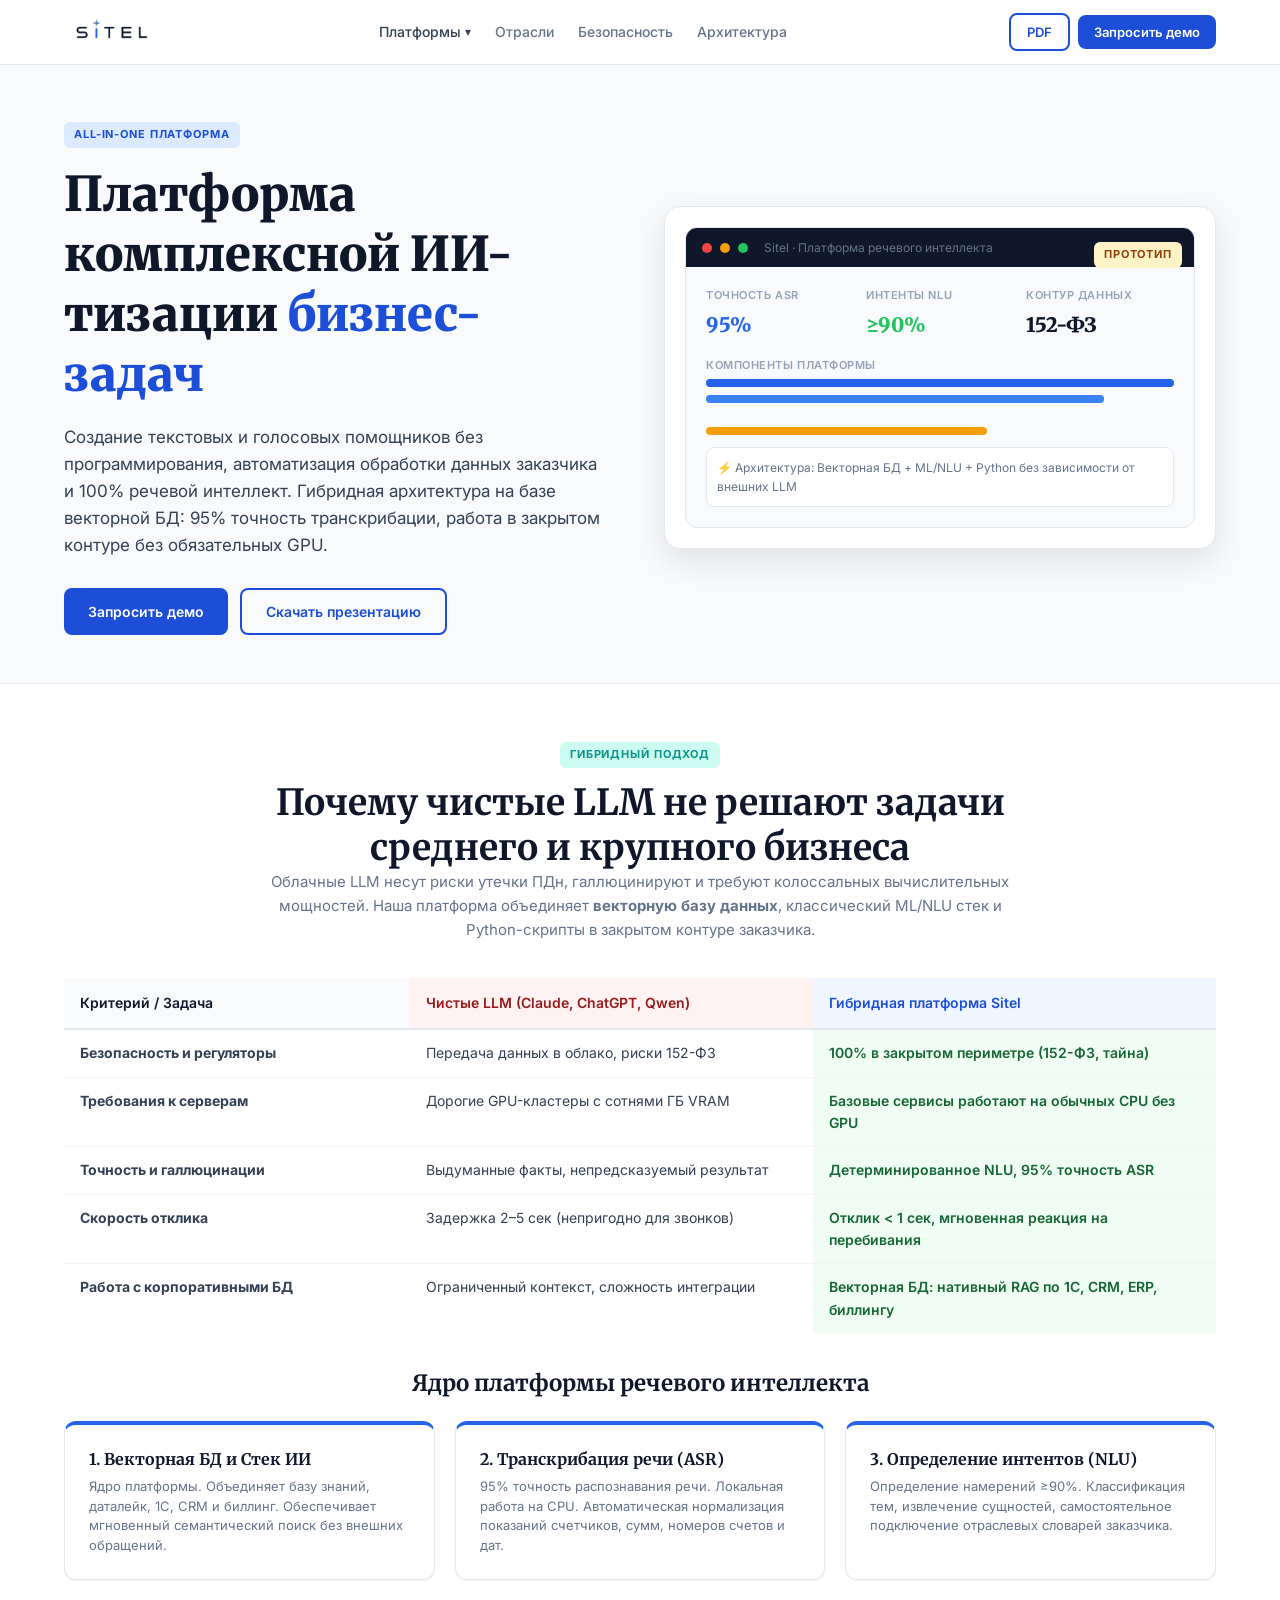
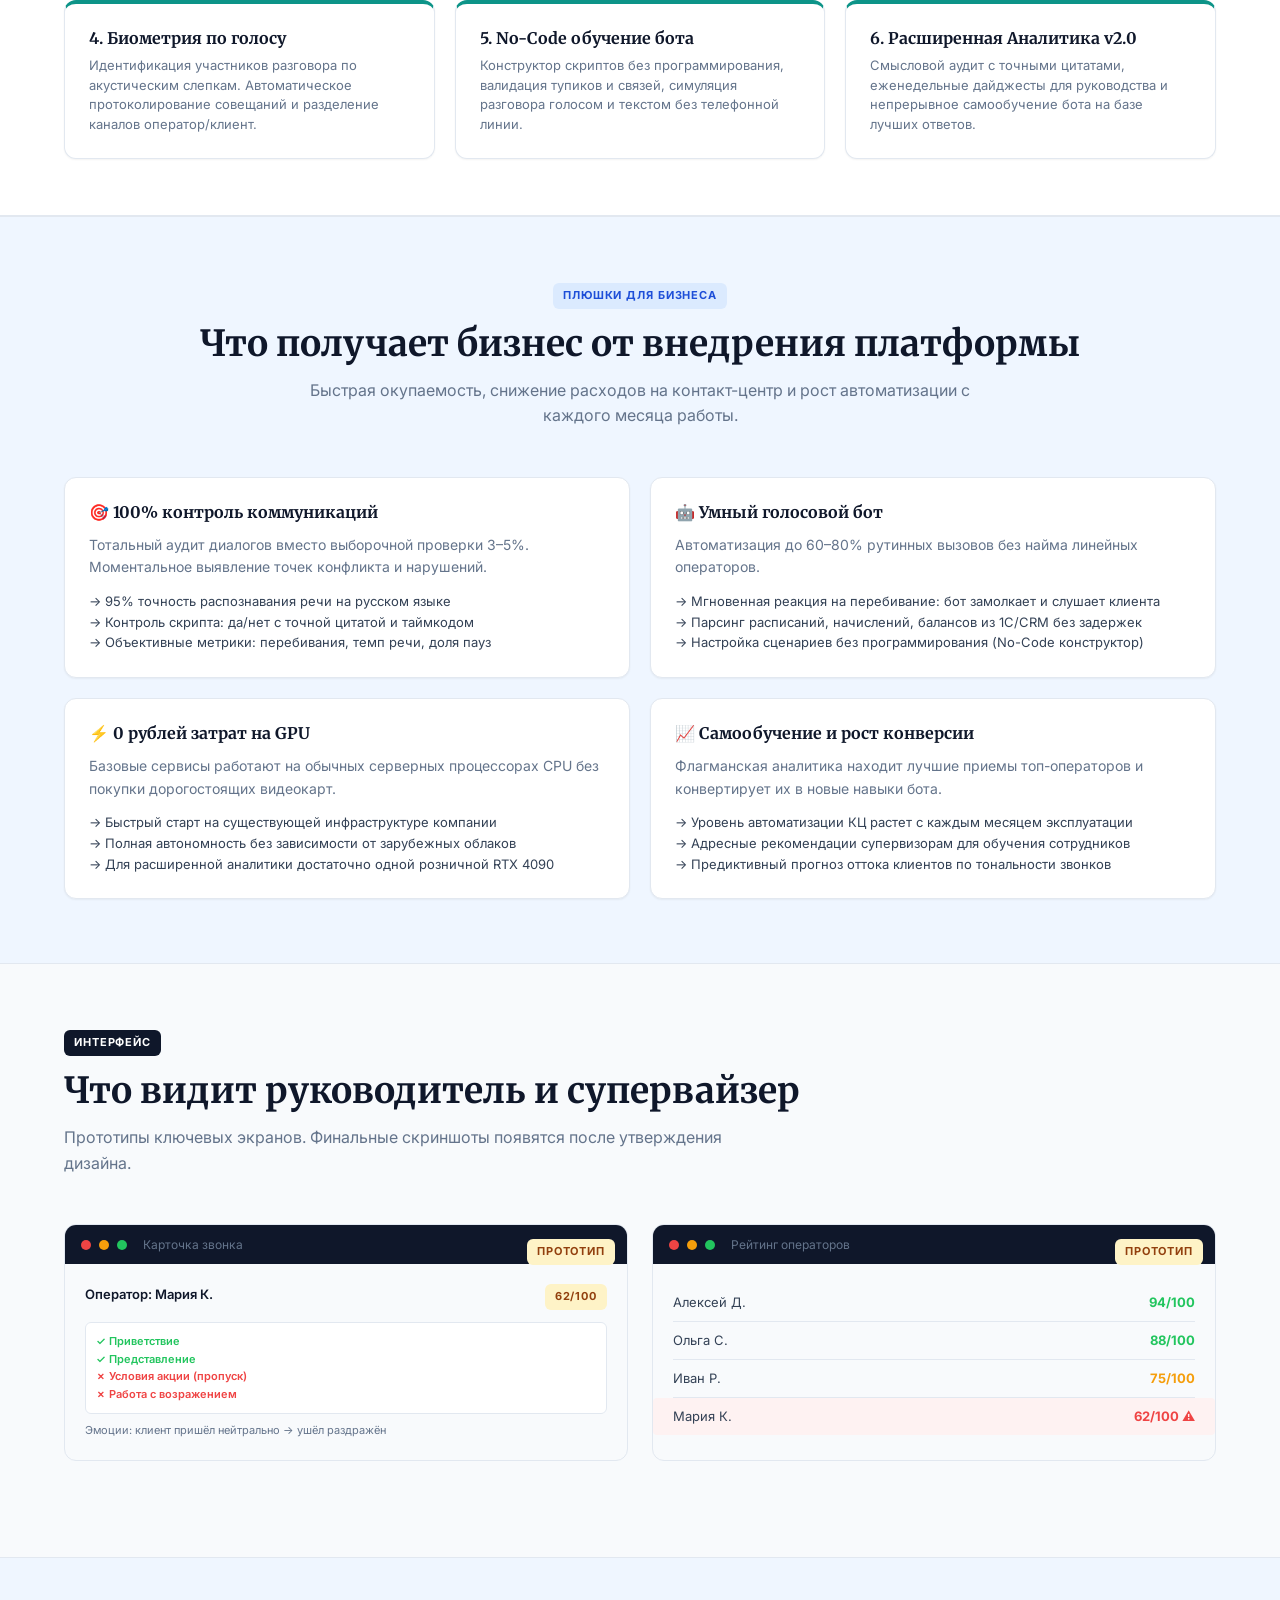
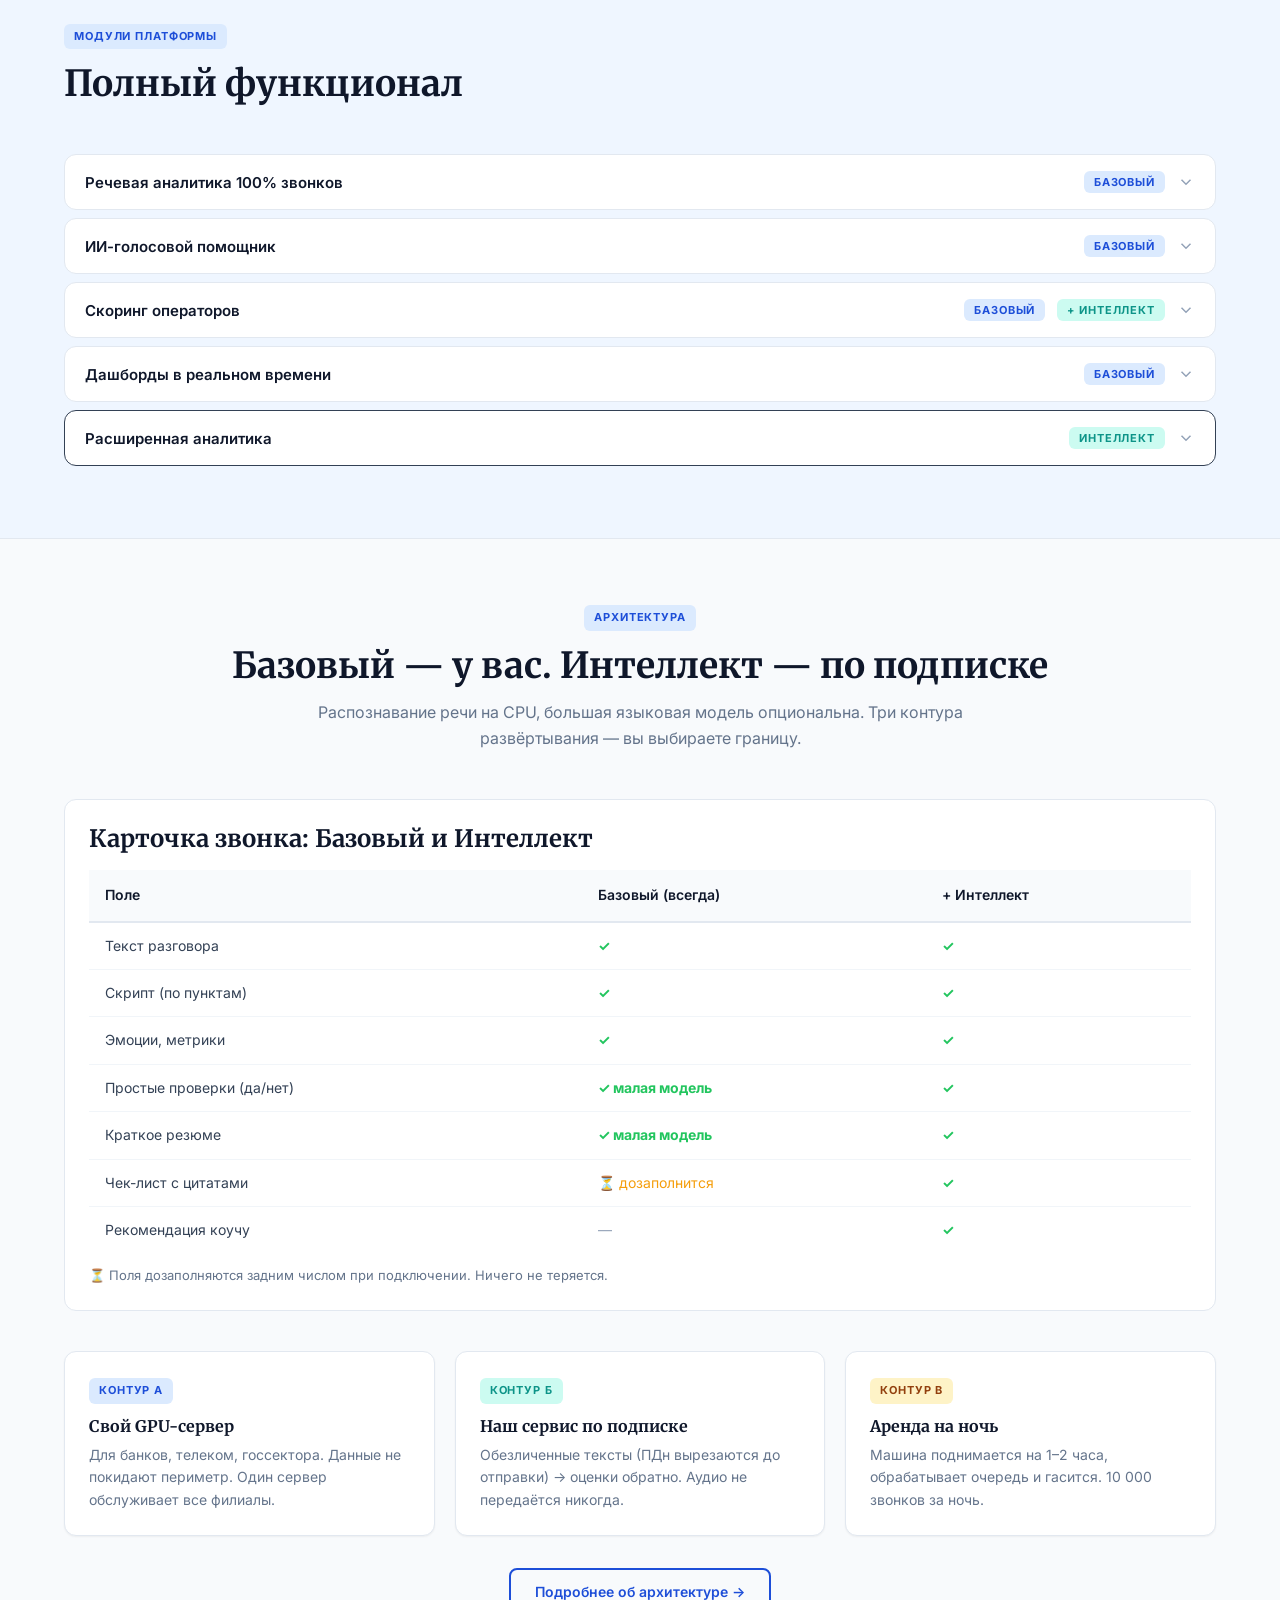
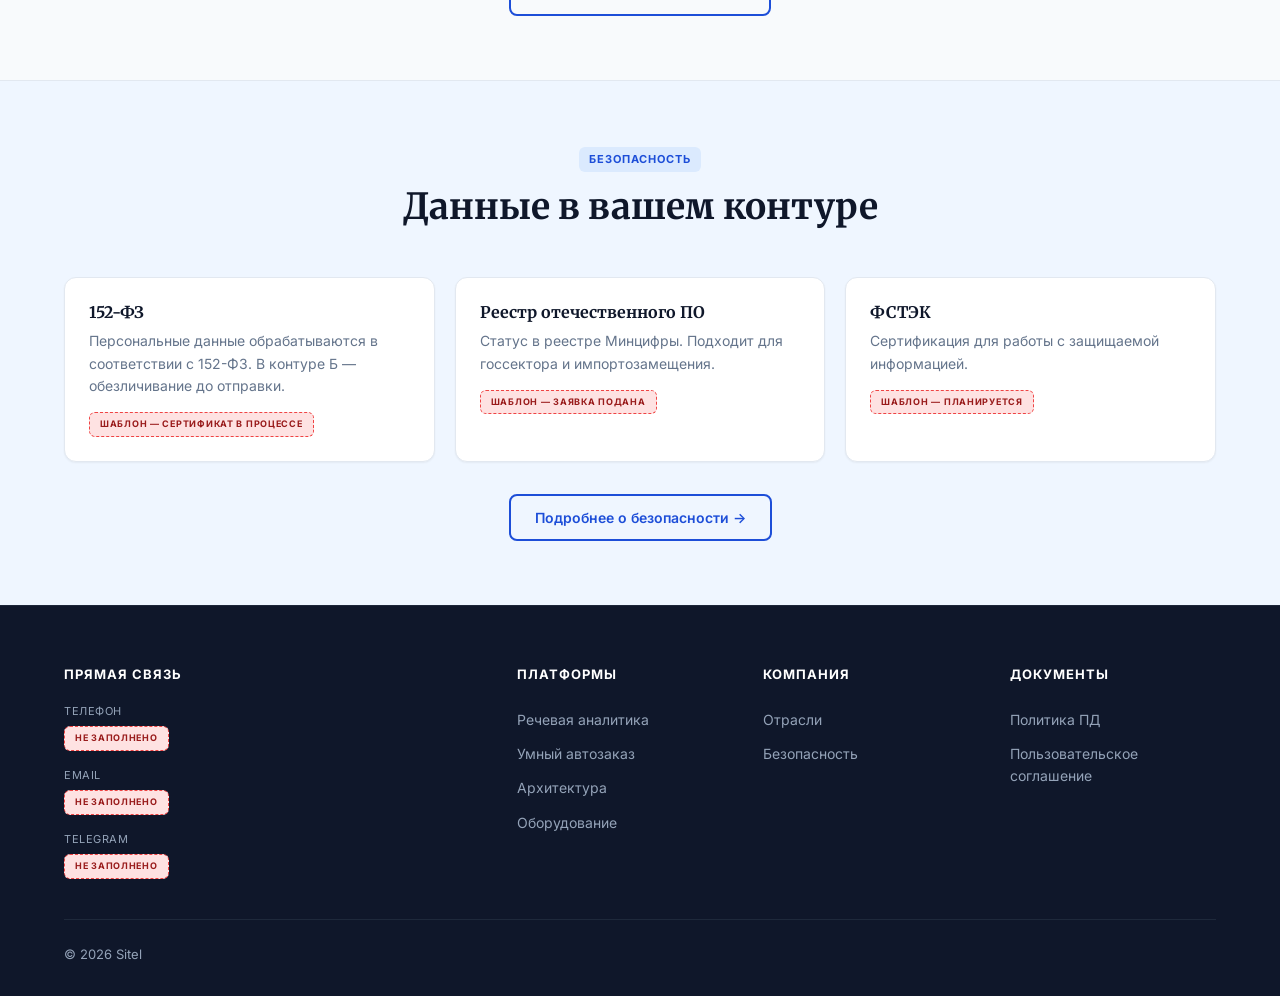
==== commit fc027ebe: "fix: вернуть персональный логотип Sitel в шапку всех страниц Логотип logo/logo_sitel2.png и правило " ====
--- a/index.html
+++ b/index.html
@@ -27,8 +27,7 @@
 <header class="site-header" id="site-header">
   <div class="container header-inner">
     <a href="index.html" class="logo">
-      <div class="logo-icon">S</div>
-      <span class="logo-text">Sitel</span>
+      <span class="logo-text"><img class="logo-text-icon" src="logo/logo_sitel2.png" alt="Sitel" height="100"></span>
     </a>
     
     <nav class="nav-links">
--- a/css/styles.css
+++ b/css/styles.css
@@ -153,6 +153,7 @@
   color: #fff; font-weight: 900; font-size: 18px; font-family: 'Merriweather', serif; 
 }
 .logo-text { font-family: 'Merriweather', serif; font-weight: 900; font-size: 18px; color: var(--text-primary); }
+.logo-text-icon { padding-top: 0.5rem; }
 
 .nav-links { display: flex; gap: 24px; align-items: center; }
 .nav-links a { color: var(--text-muted); text-decoration: none; font-size: 14px; font-weight: 500; }
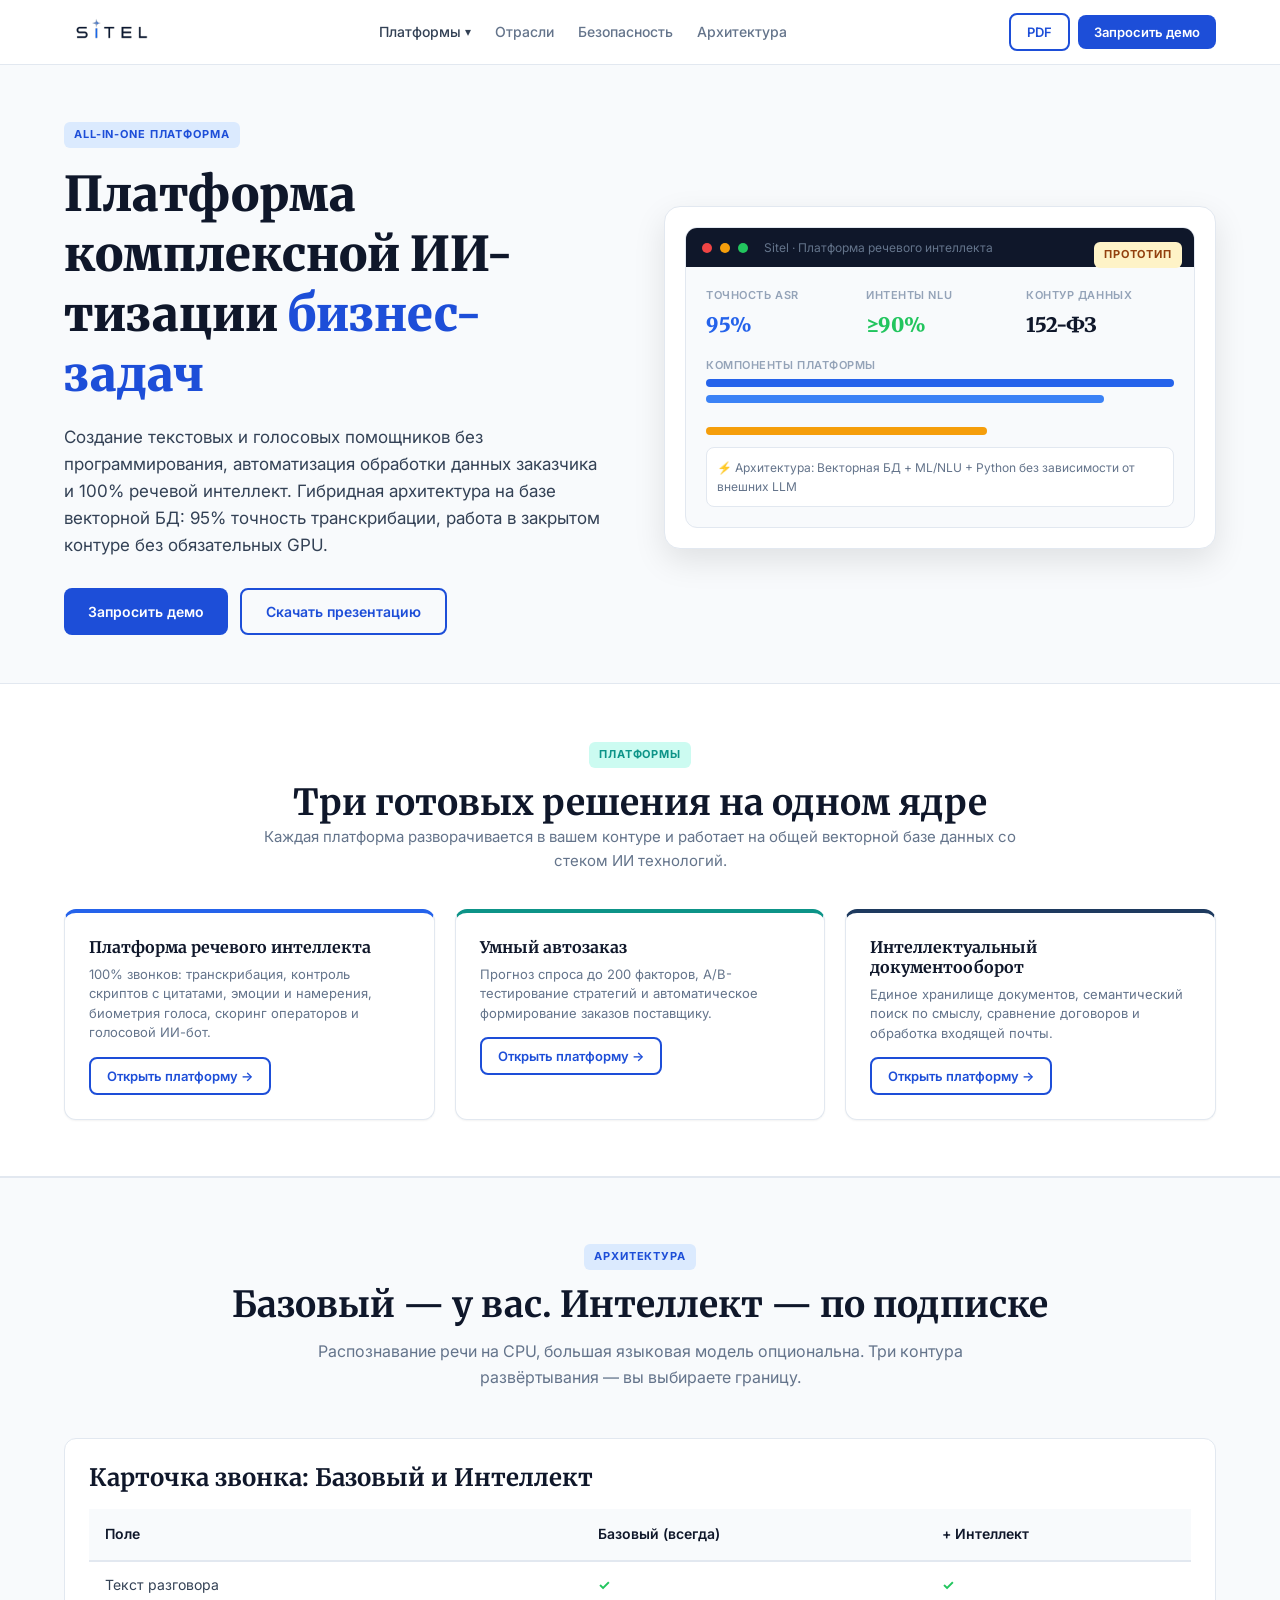
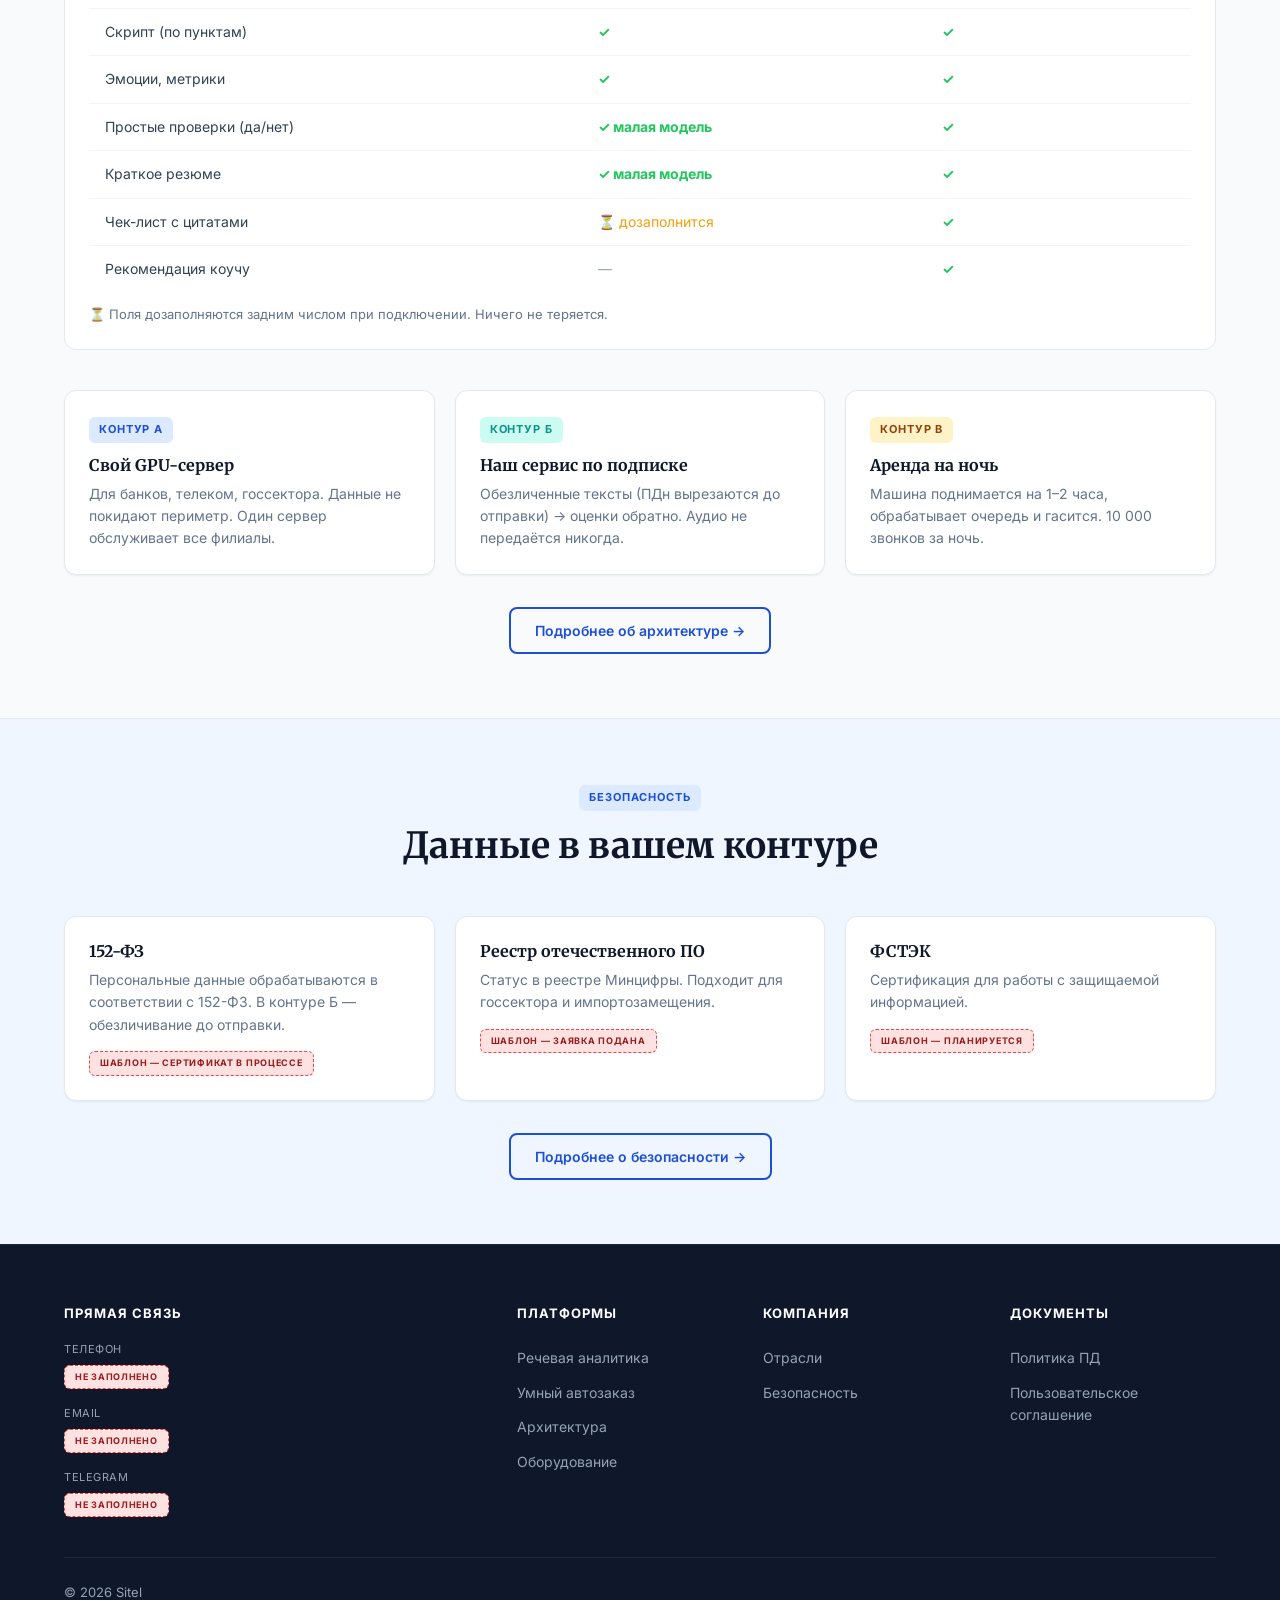
==== commit f2219399: "speech: вынести платформу речевого интеллекта на отдельную страницу с 3D-схемой - platforms/speech.h" ====
--- a/index.html
+++ b/index.html
@@ -34,7 +34,7 @@
       <div class="dropdown" id="products-dropdown">
         <button class="dropdown-toggle" onclick="toggleDropdown('products-dropdown')" aria-expanded="false">Платформы</button>
         <div class="dropdown-menu">
-          <a href="index.html">Речевая аналитика</a>
+          <a href="platforms/speech.html">Речевая аналитика</a>
           <a href="platforms/auto-order.html">Умный автозаказ</a>
           <a href="platforms/docs.html">Документооборот</a>
         </div>
@@ -57,7 +57,7 @@
   <div class="mobile-menu" id="mobile-menu">
     <strong style="display:block;padding:12px 0;font-size:13px;color:var(--text-light);text-transform:uppercase;">Платформы</strong>
     <div class="mobile-submenu">
-      <a href="index.html" onclick="closeMobile()">Речевая аналитика</a>
+      <a href="platforms/speech.html" onclick="closeMobile()">Речевая аналитика</a>
       <a href="platforms/auto-order.html" onclick="closeMobile()">Умный автозаказ</a>
       <a href="platforms/docs.html" onclick="closeMobile()">Документооборот</a>
     </div>
@@ -111,291 +111,31 @@
   </div>
 </section>
 
-<!-- HYBRID ARCHITECTURE VS PURE LLM (Слайды 2, 3, 4, 5) -->
+
+<!-- PLATFORMS -->
 <section style="background:#FFFFFF;padding:56px 0;border-bottom:1px solid var(--border);">
   <div class="container">
     <div style="text-align:center;max-width:760px;margin:0 auto 36px;">
-      <span class="badge badge-teal" style="margin-bottom:12px;">ГИБРИДНЫЙ ПОДХОД</span>
-      <h2>Почему чистые LLM не решают задачи среднего и крупного бизнеса</h2>
-      <p style="color:var(--text-muted);font-size:15px;line-height:1.6;">Облачные LLM несут риски утечки ПДн, галлюцинируют и требуют колоссальных вычислительных мощностей. Наша платформа объединяет <strong>векторную базу данных</strong>, классический ML/NLU стек и Python-скрипты в закрытом контуре заказчика.</p>
-    </div>
-
-    <div class="compare-table-wrapper" style="overflow-x:auto;margin-bottom:36px;">
-      <table class="compare-table">
-        <thead>
-          <tr>
-            <th style="width:30%;">Критерий / Задача</th>
-            <th style="width:35%;background:#FEF2F2;color:#991B1B;">Чистые LLM (Claude, ChatGPT, Qwen)</th>
-            <th style="width:35%;background:#EFF6FF;color:#1D4ED8;">Гибридная платформа Sitel</th>
-          </tr>
-        </thead>
-        <tbody>
-          <tr>
-            <td><strong>Безопасность и регуляторы</strong></td>
-            <td>Передача данных в облако, риски 152-ФЗ</td>
-            <td style="background:#F0FDF4;font-weight:600;color:#166534;">100% в закрытом периметре (152-ФЗ, тайна)</td>
-          </tr>
-          <tr>
-            <td><strong>Требования к серверам</strong></td>
-            <td>Дорогие GPU-кластеры с сотнями ГБ VRAM</td>
-            <td style="background:#F0FDF4;font-weight:600;color:#166534;">Базовые сервисы работают на обычных CPU без GPU</td>
-          </tr>
-          <tr>
-            <td><strong>Точность и галлюцинации</strong></td>
-            <td>Выдуманные факты, непредсказуемый результат</td>
-            <td style="background:#F0FDF4;font-weight:600;color:#166534;">Детерминированное NLU, 95% точность ASR</td>
-          </tr>
-          <tr>
-            <td><strong>Скорость отклика</strong></td>
-            <td>Задержка 2–5 сек (непригодно для звонков)</td>
-            <td style="background:#F0FDF4;font-weight:600;color:#166534;">Отклик &lt; 1 сек, мгновенная реакция на перебивания</td>
-          </tr>
-          <tr>
-            <td><strong>Работа с корпоративными БД</strong></td>
-            <td>Ограниченный контекст, сложность интеграции</td>
-            <td style="background:#F0FDF4;font-weight:600;color:#166534;">Векторная БД: нативный RAG по 1C, CRM, ERP, биллингу</td>
-          </tr>
-        </tbody>
-      </table>
-    </div>
-    <!-- 6 блоков архитектуры платформы речевого интеллекта (Слайд 5) -->
-    <div style="margin-top:20px;">
-      <h3 style="text-align:center;font-size:1.4rem;margin-bottom:24px;">Ядро платформы речевого интеллекта</h3>
-      <div class="features-grid" style="grid-template-columns:repeat(auto-fit, minmax(300px, 1fr));gap:20px;">
-        <div class="card" style="border-top:4px solid var(--blue-600);">
-          <h4 style="margin-bottom:8px;">1. Векторная БД и Стек ИИ</h4>
-          <p style="font-size:13px;color:var(--text-muted);line-height:1.5;">Ядро платформы. Объединяет базу знаний, даталейк, 1С, CRM и биллинг. Обеспечивает мгновенный семантический поиск без внешних обращений.</p>
-        </div>
-        <div class="card" style="border-top:4px solid var(--blue-600);">
-          <h4 style="margin-bottom:8px;">2. Транскрибация речи (ASR)</h4>
-          <p style="font-size:13px;color:var(--text-muted);line-height:1.5;">95% точность распознавания речи. Локальная работа на CPU. Автоматическая нормализация показаний счетчиков, сумм, номеров счетов и дат.</p>
-        </div>
-        <div class="card" style="border-top:4px solid var(--blue-600);">
-          <h4 style="margin-bottom:8px;">3. Определение интентов (NLU)</h4>
-          <p style="font-size:13px;color:var(--text-muted);line-height:1.5;">Определение намерений ≥90%. Классификация тем, извлечение сущностей, самостоятельное подключение отраслевых словарей заказчика.</p>
-        </div>
-        <div class="card" style="border-top:4px solid var(--teal-600);">
-          <h4 style="margin-bottom:8px;">4. Биометрия по голосу</h4>
-          <p style="font-size:13px;color:var(--text-muted);line-height:1.5;">Идентификация участников разговора по акустическим слепкам. Автоматическое протоколирование совещаний и разделение каналов оператор/клиент.</p>
-        </div>
-        <div class="card" style="border-top:4px solid var(--teal-600);">
-          <h4 style="margin-bottom:8px;">5. No-Code обучение бота</h4>
-          <p style="font-size:13px;color:var(--text-muted);line-height:1.5;">Конструктор скриптов без программирования, валидация тупиков и связей, симуляция разговора голосом и текстом без телефонной линии.</p>
-        </div>
-        <div class="card" style="border-top:4px solid var(--teal-600);">
-          <h4 style="margin-bottom:8px;">6. Расширенная Аналитика v2.0</h4>
-          <p style="font-size:13px;color:var(--text-muted);line-height:1.5;">Смысловой аудит с точными цитатами, еженедельные дайджесты для руководства и непрерывное самообучение бота на базе лучших ответов.</p>
-        </div>
-      </div>
-    </div>
-
-  </div>
-</section>
-
-<!-- KEY FEATURES -->
-<section class="section-blue">
-  <div class="container">
-    <div style="text-align:center;margin-bottom:48px;">
-      <span class="badge badge-blue" style="margin-bottom:12px;">ПЛЮШКИ ДЛЯ БИЗНЕСА</span>
-      <h2>Что получает бизнес от внедрения платформы</h2>
-      <p style="max-width:680px;margin:12px auto 0;color:var(--text-muted);">Быстрая окупаемость, снижение расходов на контакт-центр и рост автоматизации с каждого месяца работы.</p>
-    </div>
-    <div class="features-grid">
-      <div class="card">
-        <h4 style="margin-bottom:12px;">🎯 100% контроль коммуникаций</h4>
-        <p style="font-size:14px;color:var(--text-muted);margin-bottom:12px;">Тотальный аудит диалогов вместо выборочной проверки 3–5%. Моментальное выявление точек конфликта и нарушений.</p>
-        <ul style="list-style:none;font-size:13px;color:var(--text-secondary);">
-          <li>→ 95% точность распознавания речи на русском языке</li>
-          <li>→ Контроль скрипта: да/нет с точной цитатой и таймкодом</li>
-          <li>→ Объективные метрики: перебивания, темп речи, доля пауз</li>
-        </ul>
-      </div>
-      <div class="card">
-        <h4 style="margin-bottom:12px;">🤖 Умный голосовой бот</h4>
-        <p style="font-size:14px;color:var(--text-muted);margin-bottom:12px;">Автоматизация до 60–80% рутинных вызовов без найма линейных операторов.</p>
-        <ul style="list-style:none;font-size:13px;color:var(--text-secondary);">
-          <li>→ Мгновенная реакция на перебивание: бот замолкает и слушает клиента</li>
-          <li>→ Парсинг расписаний, начислений, балансов из 1С/CRM без задержек</li>
-          <li>→ Настройка сценариев без программирования (No-Code конструктор)</li>
-        </ul>
-      </div>
-      <div class="card">
-        <h4 style="margin-bottom:12px;">⚡ 0 рублей затрат на GPU</h4>
-        <p style="font-size:14px;color:var(--text-muted);margin-bottom:12px;">Базовые сервисы работают на обычных серверных процессорах CPU без покупки дорогостоящих видеокарт.</p>
-        <ul style="list-style:none;font-size:13px;color:var(--text-secondary);">
-          <li>→ Быстрый старт на существующей инфраструктуре компании</li>
-          <li>→ Полная автономность без зависимости от зарубежных облаков</li>
-          <li>→ Для расширенной аналитики достаточно одной розничной RTX 4090</li>
-        </ul>
-      </div>
-      <div class="card">
-        <h4 style="margin-bottom:12px;">📈 Самообучение и рост конверсии</h4>
-        <p style="font-size:14px;color:var(--text-muted);margin-bottom:12px;">Флагманская аналитика находит лучшие приемы топ-операторов и конвертирует их в новые навыки бота.</p>
-        <ul style="list-style:none;font-size:13px;color:var(--text-secondary);">
-          <li>→ Уровень автоматизации КЦ растет с каждым месяцем эксплуатации</li>
-          <li>→ Адресные рекомендации супервизорам для обучения сотрудников</li>
-          <li>→ Предиктивный прогноз оттока клиентов по тональности звонков</li>
-        </ul>
-      </div>
-    </div>
-  </div>
-</section>
-
-<!-- PRODUCT PROTOTYPES -->
-<section>
-  <div class="container">
-    <div style="margin-bottom:48px;">
-      <span class="badge badge-dark" style="margin-bottom:12px;">ИНТЕРФЕЙС</span>
-      <h2 style="margin-bottom:12px;">Что видит руководитель и супервайзер</h2>
-      <p style="max-width:720px;color:var(--text-muted);">Прототипы ключевых экранов. Финальные скриншоты появятся после утверждения дизайна.</p>
-    </div>
-
-    <div style="display:grid;grid-template-columns:1fr 1fr;gap:24px;margin-bottom:32px;">
-      <div class="proto-dashboard">
-        <div class="proto-tag"><span class="badge badge-amber">ПРОТОТИП</span></div>
-        <div class="proto-header">
-          <div class="proto-dot" style="background:#EF4444;"></div>
-          <div class="proto-dot" style="background:#F59E0B;"></div>
-          <div class="proto-dot" style="background:#22C55E;"></div>
-          <span style="color:#64748B;font-size:12px;margin-left:8px;">Карточка звонка</span>
-        </div>
-        <div class="proto-body" style="font-size:13px;">
-          <div style="display:flex;justify-content:space-between;margin-bottom:12px;">
-            <span style="font-weight:600;color:var(--text-primary);">Оператор: Мария К.</span>
-            <span class="badge badge-amber">62/100</span>
-          </div>
-          <div style="background:white;padding:10px;border-radius:6px;border:1px solid var(--border);margin-bottom:8px;">
-            <div style="color:var(--green-500);font-size:11px;font-weight:600;">✓ Приветствие</div>
-            <div style="color:var(--green-500);font-size:11px;font-weight:600;">✓ Представление</div>
-            <div style="color:var(--red-500);font-size:11px;font-weight:600;">✗ Условия акции (пропуск)</div>
-            <div style="color:var(--red-500);font-size:11px;font-weight:600;">✗ Работа с возражением</div>
-          </div>
-          <div style="font-size:11px;color:var(--text-muted);">Эмоции: клиент пришёл нейтрально → ушёл раздражён</div>
-        </div>
-      </div>
-      <div class="proto-dashboard">
-        <div class="proto-tag"><span class="badge badge-amber">ПРОТОТИП</span></div>
-        <div class="proto-header">
-          <div class="proto-dot" style="background:#EF4444;"></div>
-          <div class="proto-dot" style="background:#F59E0B;"></div>
-          <div class="proto-dot" style="background:#22C55E;"></div>
-          <span style="color:#64748B;font-size:12px;margin-left:8px;">Рейтинг операторов</span>
-        </div>
-        <div class="proto-body" style="font-size:13px;">
-          <div style="display:flex;justify-content:space-between;padding:8px 0;border-bottom:1px solid var(--border);">
-            <span>Алексей Д.</span><span style="color:var(--green-500);font-weight:700;">94/100</span>
-          </div>
-          <div style="display:flex;justify-content:space-between;padding:8px 0;border-bottom:1px solid var(--border);">
-            <span>Ольга С.</span><span style="color:var(--green-500);font-weight:700;">88/100</span>
-          </div>
-          <div style="display:flex;justify-content:space-between;padding:8px 0;border-bottom:1px solid var(--border);">
-            <span>Иван Р.</span><span style="color:var(--amber-500);font-weight:700;">75/100</span>
-          </div>
-          <div style="display:flex;justify-content:space-between;padding:8px 0;background:#FEF2F2;margin:0 -20px;padding:8px 20px;border-radius:4px;">
-            <span>Мария К.</span><span style="color:var(--red-500);font-weight:700;">62/100 ⚠</span>
-          </div>
-        </div>
-      </div>
-    </div>
-
-
-  </div>
-</section>
-
-<!-- MODULES ACCORDION -->
-<section class="section-blue">
-  <div class="container">
-    <div style="margin-bottom:48px;">
-      <span class="badge badge-blue" style="margin-bottom:12px;">МОДУЛИ ПЛАТФОРМЫ</span>
-      <h2>Полный функционал</h2>
-    </div>
-
-    <div class="accordion-item">
-      <button class="accordion-btn" onclick="toggleAccordion(this)" aria-expanded="false">
-        <span class="title">Речевая аналитика 100% звонков</span>
-        <span class="badge badge-blue">БАЗОВЫЙ</span>
-        <svg class="arrow" width="18" height="18" viewBox="0 0 24 24" fill="none" stroke="currentColor" stroke-width="2"><polyline points="6 9 12 15 18 9"/></svg>
-      </button>
-      <div class="accordion-content"><div class="accordion-body"><ul>
-        <li>Транскрибация 100% разговоров на CPU</li>
-        <li>Контроль скриптов: каждое правило — да/нет с цитатой и таймкодом</li>
-        <li>Эмоции: агрессия, удовлетворённость — у клиента и оператора</li>
-        <li>Перебивания, паузы, темп, доля речи оператора</li>
-        <li>Флаги комплаенса: запрещённые фразы, дисклеймеры</li>
-        <li>Темы обращений: что растёт, что появилось впервые</li>
-      </ul></div></div>
-    </div>
-
-    <div class="accordion-item">
-      <button class="accordion-btn" onclick="toggleAccordion(this)" aria-expanded="false">
-        <span class="title">ИИ-голосовой помощник</span>
-        <span class="badge badge-blue">БАЗОВЫЙ</span>
-        <svg class="arrow" width="18" height="18" viewBox="0 0 24 24" fill="none" stroke="currentColor" stroke-width="2"><polyline points="6 9 12 15 18 9"/></svg>
-      </button>
-      <div class="accordion-content"><div class="accordion-body"><ul>
-        <li>Входящие и исходящие звонки</li>
-        <li>Создание скриптов без программирования</li>
-        <li>Лёгкая интеграция с существующими базами данных</li>
-        <li>Простое обучение отраслевой лексике</li>
-        <li>TTS с выбором голоса и интонационной адаптацией</li>
-        <li>Уступает слово при попытке прервать</li>
-      </ul></div></div>
-    </div>
-
-    <div class="accordion-item">
-      <button class="accordion-btn" onclick="toggleAccordion(this)" aria-expanded="false">
-        <span class="title">Скоринг операторов</span>
-        <span class="badge badge-blue">БАЗОВЫЙ</span>
-        <span class="badge badge-teal">+ ИНТЕЛЛЕКТ</span>
-        <svg class="arrow" width="18" height="18" viewBox="0 0 24 24" fill="none" stroke="currentColor" stroke-width="2"><polyline points="6 9 12 15 18 9"/></svg>
-      </button>
-      <div class="accordion-content"><div class="accordion-body">
-        <p style="font-size:14px;margin-bottom:12px;color:var(--text-secondary);">Базовый: <strong>«у кого и где»</strong>. Интеллект: <strong style="color:var(--teal-600);">«почему и что делать»</strong>.</p>
-        <div style="display:grid;grid-template-columns:1fr 1fr;gap:12px;margin-bottom:12px;">
-          <div style="padding:12px;background:var(--bg);border-radius:8px;">
-            <div style="font-size:12px;font-weight:700;color:var(--blue-700);margin-bottom:8px;">БАЗОВЫЙ (ВСЕГДА)</div>
-            <div style="font-size:13px;">✓ Скрипт по каждому звонку<br>✓ Перебивания, паузы, доля речи<br>✓ Эмоциональная динамика<br>✓ Сводный балл, рейтинг<br>✓ Автовыявление аномалий</div>
-          </div>
-          <div style="padding:12px;background:var(--teal-100);border-radius:8px;">
-            <div style="font-size:12px;font-weight:700;color:var(--teal-600);margin-bottom:8px;">ИНТЕЛЛЕКТ (ПО ПОДПИСКЕ)</div>
-            <div style="font-size:13px;">✓ Чек-лист с цитатами<br>✓ Паттерны ошибок<br>✓ Рекомендации коучу<br>✓ Плейбук лучших<br>✓ Прогноз оттока</div>
-          </div>
-        </div>
-        <div style="padding:12px;background:var(--bg);border-radius:8px;font-size:13px;"><strong>Пример:</strong> «Мария: 62/100; в возражениях о цене не выявляет потребность — 14 из 17. Рекомендация: тренинг, 5 эталонных звонков приложены».</div>
-      </div></div>
-    </div>
-
-    <div class="accordion-item">
-      <button class="accordion-btn" onclick="toggleAccordion(this)" aria-expanded="false">
-        <span class="title">Дашборды в реальном времени</span>
-        <span class="badge badge-blue">БАЗОВЫЙ</span>
-        <svg class="arrow" width="18" height="18" viewBox="0 0 24 24" fill="none" stroke="currentColor" stroke-width="2"><polyline points="6 9 12 15 18 9"/></svg>
-      </button>
-      <div class="accordion-content"><div class="accordion-body"><ul>
-        <li>Инкрементально: каждый звонок сразу в аналитике</li>
-        <li>Тепловые карты тем, рейтинги, карта эскалаций</li>
-        <li>KPI-алерты с push-уведомлениями</li>
-        <li>Экспорт в PowerPoint/PDF по расписанию</li>
-      </ul></div></div>
-    </div>
-
-    <div class="accordion-item" style="border-color:var(--teal-500);">
-      <button class="accordion-btn" onclick="toggleAccordion(this)" aria-expanded="false">
-        <span class="title">Расширенная аналитика</span>
-        <span class="badge badge-teal">ИНТЕЛЛЕКТ</span>
-        <svg class="arrow" width="18" height="18" viewBox="0 0 24 24" fill="none" stroke="currentColor" stroke-width="2"><polyline points="6 9 12 15 18 9"/></svg>
-      </button>
-      <div class="accordion-content"><div class="accordion-body">
-        <p style="font-size:14px;margin-bottom:12px;">Большая языковая модель (32+ млрд параметров). Объясняет причины, даёт рекомендации, прогнозирует поведение клиентов.</p>
-        <ul>
-          <li>Полный чек-лист с цитатами-обоснованиями</li>
-          <li>Паттерны проблем по сотням звонков</li>
-          <li>Еженедельные дайджесты для руководства</li>
-          <li>Прогноз оттока клиентов</li>
-          <li><strong>Самообучение бота:</strong> лучшие ответы → навыки</li>
-        </ul>
-        <div style="margin-top:12px;padding:12px;background:var(--teal-100);border-radius:8px;font-size:13px;"><strong style="color:var(--teal-600);">Важно:</strong> отключение подписки не приводит к потере данных.</div>
-      </div></div>
+      <span class="badge badge-teal" style="margin-bottom:12px;">ПЛАТФОРМЫ</span>
+      <h2>Три готовых решения на одном ядре</h2>
+      <p style="color:var(--text-muted);font-size:15px;line-height:1.6;">Каждая платформа разворачивается в вашем контуре и работает на общей векторной базе данных со стеком ИИ технологий.</p>
+    </div>
+    <div class="features-grid" style="grid-template-columns:repeat(auto-fit, minmax(300px, 1fr));gap:20px;">
+      <div class="card" style="border-top:4px solid var(--blue-600);">
+        <h4 style="margin-bottom:8px;">Платформа речевого интеллекта</h4>
+        <p style="font-size:13px;color:var(--text-muted);line-height:1.5;margin-bottom:14px;">100% звонков: транскрибация, контроль скриптов с цитатами, эмоции и намерения, биометрия голоса, скоринг операторов и голосовой ИИ-бот.</p>
+        <a href="platforms/speech.html" class="btn btn-outline btn-sm">Открыть платформу →</a>
+      </div>
+      <div class="card" style="border-top:4px solid var(--teal-600);">
+        <h4 style="margin-bottom:8px;">Умный автозаказ</h4>
+        <p style="font-size:13px;color:var(--text-muted);line-height:1.5;margin-bottom:14px;">Прогноз спроса до 200 факторов, A/B-тестирование стратегий и автоматическое формирование заказов поставщику.</p>
+        <a href="platforms/auto-order.html" class="btn btn-outline btn-sm">Открыть платформу →</a>
+      </div>
+      <div class="card" style="border-top:4px solid var(--blue-900);">
+        <h4 style="margin-bottom:8px;">Интеллектуальный документооборот</h4>
+        <p style="font-size:13px;color:var(--text-muted);line-height:1.5;margin-bottom:14px;">Единое хранилище документов, семантический поиск по смыслу, сравнение договоров и обработка входящей почты.</p>
+        <a href="platforms/docs.html" class="btn btn-outline btn-sm">Открыть платформу →</a>
+      </div>
     </div>
   </div>
 </section>
@@ -506,7 +246,7 @@
       <!-- Колонка 2: Платформы -->
       <div class="footer-info-block">
         <h4>ПЛАТФОРМЫ</h4>
-        <a href="index.html">Речевая аналитика</a>
+        <a href="platforms/speech.html">Речевая аналитика</a>
         <a href="platforms/auto-order.html">Умный автозаказ</a>
         <a href="architecture.html">Архитектура</a>
         <a href="platforms/auto-order.html">Оборудование</a>
--- a/css/styles.css
+++ b/css/styles.css
@@ -171,6 +171,7 @@
 .dropdown.open .dropdown-menu { opacity: 1; visibility: visible; transform: translateY(0); }
 .dropdown-menu a { display: block; padding: 10px 16px; color: var(--text-secondary); text-decoration: none; font-size: 14px; }
 .dropdown-menu a:hover { background: var(--bg); color: var(--blue-700); }
+.dropdown-menu a.active { background: var(--blue-50); color: var(--blue-700); }
 
 .header-actions { display: flex; gap: 8px; align-items: center; flex-shrink: 0; }
 .mobile-toggle { display: none; background: none; border: none; cursor: pointer; padding: 8px; }
@@ -496,6 +497,179 @@
   }
 }
 
+/* =========================================
+   8. 3D-СХЕМА АРХИТЕКТУРЫ (ЛЕВИТИРУЮЩАЯ)
+   Наклонённая 3D-сцена: сверху «кубы» сервисов речевого
+   интеллекта, снизу слой данных, в центре ядро — векторная БД.
+   Схема декоративная: те же блоки продублированы обычной
+   вёрсткой (.arch-flat), поэтому без 3D остаётся читаемый смысл.
+   ========================================= */
+.arch-scene {
+  position: relative;
+  perspective: 1500px;
+  perspective-origin: 50% 42%;
+  padding: 32px 0 8px;
+  overflow-x: clip;
+}
+.arch-scene__stage {
+  position: relative;
+  height: 580px;
+  transform-style: preserve-3d;
+  --sscale: 1;
+  transform: rotateX(56deg) rotateZ(-38deg) scale(var(--sscale));
+}
+.arch-cube {
+  position: absolute;
+  width: 168px;
+  height: 168px;
+  transform-style: preserve-3d;
+  --lift: 0px;
+  --hue: var(--blue-700);
+  --d: 84px;
+}
+.arch-cube__box {
+  position: absolute;
+  inset: 0;
+  display: flex;
+  align-items: center;
+  justify-content: center;
+  padding: 12px;
+  border-radius: 14px;
+  background: linear-gradient(150deg, var(--hue), #0B1B3A);
+  border: 1px solid rgba(255,255,255,.35);
+  color: #fff;
+  font-weight: 600;
+  font-size: 15px;
+  line-height: 1.3;
+  text-align: center;
+  backface-visibility: hidden;
+}
+.arch-cube__box::after {
+  content: '';
+  position: absolute;
+  inset: 0;
+  border-radius: 14px;
+  background: linear-gradient(200deg, rgba(255,255,255,.30), rgba(255,255,255,0) 48%);
+  pointer-events: none;
+}
+.arch-scene:not(.is-flat) .arch-cube { animation: archFloat 9s ease-in-out infinite; animation-delay: var(--delay, 0s); }
+.arch-cube--core { --hue: var(--blue-600); }
+.arch-cube--data { --hue: var(--blue-900); }
+.arch-scene:not(.is-flat) .arch-cube--core { animation-duration: 11s; }
+.arch-scene:not(.is-flat) .arch-cube--data { animation-duration: 10s; }
+.arch-scene:not(.is-flat) .arch-cube:hover { transform: translateY(var(--lift)) translateZ(40px) rotateZ(6deg); }
+@keyframes archFloat {
+  0%, 100% { transform: translateY(var(--lift)) translateZ(0); }
+  50% { transform: translateY(calc(var(--lift) + 14px)) translateZ(26px); }
+}
+.arch-floor {
+  position: absolute;
+  left: 2%;
+  top: 62%;
+  width: 96%;
+  height: 300px;
+  background: linear-gradient(180deg, rgba(226,232,240,.55), rgba(226,232,240,.05));
+  border: 1px solid rgba(148,163,184,.45);
+  border-radius: 24px;
+}
+.arch-glow {
+  position: absolute;
+  left: 50%;
+  top: 64%;
+  width: 520px;
+  height: 320px;
+  margin-left: -260px;
+  background: radial-gradient(ellipse at center, rgba(37,99,235,.30), rgba(37,99,235,0) 70%);
+}
+.arch-beam {
+  position: absolute;
+  height: 2px;
+  border-radius: 2px;
+  transform-origin: 0 50%;
+  background: linear-gradient(90deg, rgba(37,99,235,.18), rgba(37,99,235,.85));
+  transform: rotate(var(--rot)) translateZ(24px);
+}
+.arch-legend {
+  display: flex;
+  gap: 18px;
+  flex-wrap: wrap;
+  justify-content: center;
+  margin-top: 8px;
+  font-size: 13px;
+  color: var(--text-muted);
+}
+.arch-legend b { color: var(--text-secondary); font-weight: 600; }
+.arch-toggle {
+  display: block;
+  margin: 16px auto 0;
+  background: var(--bg-white);
+  border: 1px solid var(--border);
+  color: var(--text-secondary);
+  font-family: 'Inter', sans-serif;
+  font-size: 13px;
+  font-weight: 600;
+  padding: 8px 16px;
+  border-radius: 8px;
+  cursor: pointer;
+}
+.arch-toggle:hover { color: var(--blue-700); border-color: var(--blue-500); }
+.arch-flat { display: none; }
+.arch-scene.is-flat { padding: 0; }
+.arch-scene.is-flat .arch-stage-wrap { display: none; }
+.arch-scene.is-flat .arch-flat { display: block; }
+.arch-flat__row {
+  display: grid;
+  grid-template-columns: repeat(auto-fit, minmax(220px, 1fr));
+  gap: 12px;
+  margin-bottom: 18px;
+}
+.arch-flat__item {
+  background: var(--bg-white);
+  border: 1px solid var(--border);
+  border-left: 4px solid var(--blue-600);
+  border-radius: 10px;
+  padding: 14px 16px;
+  font-size: 14px;
+  font-weight: 600;
+  color: var(--text-primary);
+}
+.arch-flat__row--data .arch-flat__item { border-left-color: var(--blue-900); }
+.arch-flat__core {
+  text-align: center;
+  background: var(--blue-50);
+  border: 1px solid var(--blue-100);
+  border-radius: var(--radius);
+  padding: 18px;
+  font-weight: 700;
+  color: var(--blue-900);
+  margin-bottom: 18px;
+}
+.arch-flat__note { font-size: 13px; color: var(--text-muted); text-align: center; }
+/* Адаптив: 3D-сцена фиксированной ширины, поэтому уменьшаем её масштабом,
+   а на планшетах и телефонах переключаем схему в плоский список. */
+@media (max-width: 1200px) { .arch-scene__stage { --sscale: .84; } }
+@media (max-width: 1024px) { .arch-scene__stage { --sscale: .7; } }
+@media (max-width: 900px) {
+  .arch-toggle { display: none; }
+  .arch-scene .arch-stage-wrap { display: none; }
+  .arch-scene .arch-flat { display: block; }
+}
+@media (prefers-reduced-motion: reduce) {
+  .arch-scene .arch-cube { animation: none !important; }
+  .arch-scene .arch-cube:hover { transform: none !important; }
+}
+/* грани куба: передняя (контент), верхняя, боковая, задняя */
+.arch-cube__face {
+  position: absolute;
+  inset: 0;
+  border-radius: 14px;
+  border: 1px solid rgba(255,255,255,.22);
+  backface-visibility: hidden;
+}
+.arch-cube__face--top { background: linear-gradient(150deg, #3B6FD4, #1E4C9B); transform: rotateX(90deg) translateZ(var(--d)); }
+.arch-cube__face--side { background: linear-gradient(150deg, #1B3E7C, #0C1F45); transform: rotateY(90deg) translateZ(var(--d)); }
+.arch-cube__face--back { background: linear-gradient(150deg, #102A57, #08142C); transform: rotateY(180deg) translateZ(var(--d)); }
+
 @media (prefers-reduced-motion: reduce) {
   *, *::before, *::after { animation-duration: .01ms !important; transition-duration: .01ms !important; }
-}+}
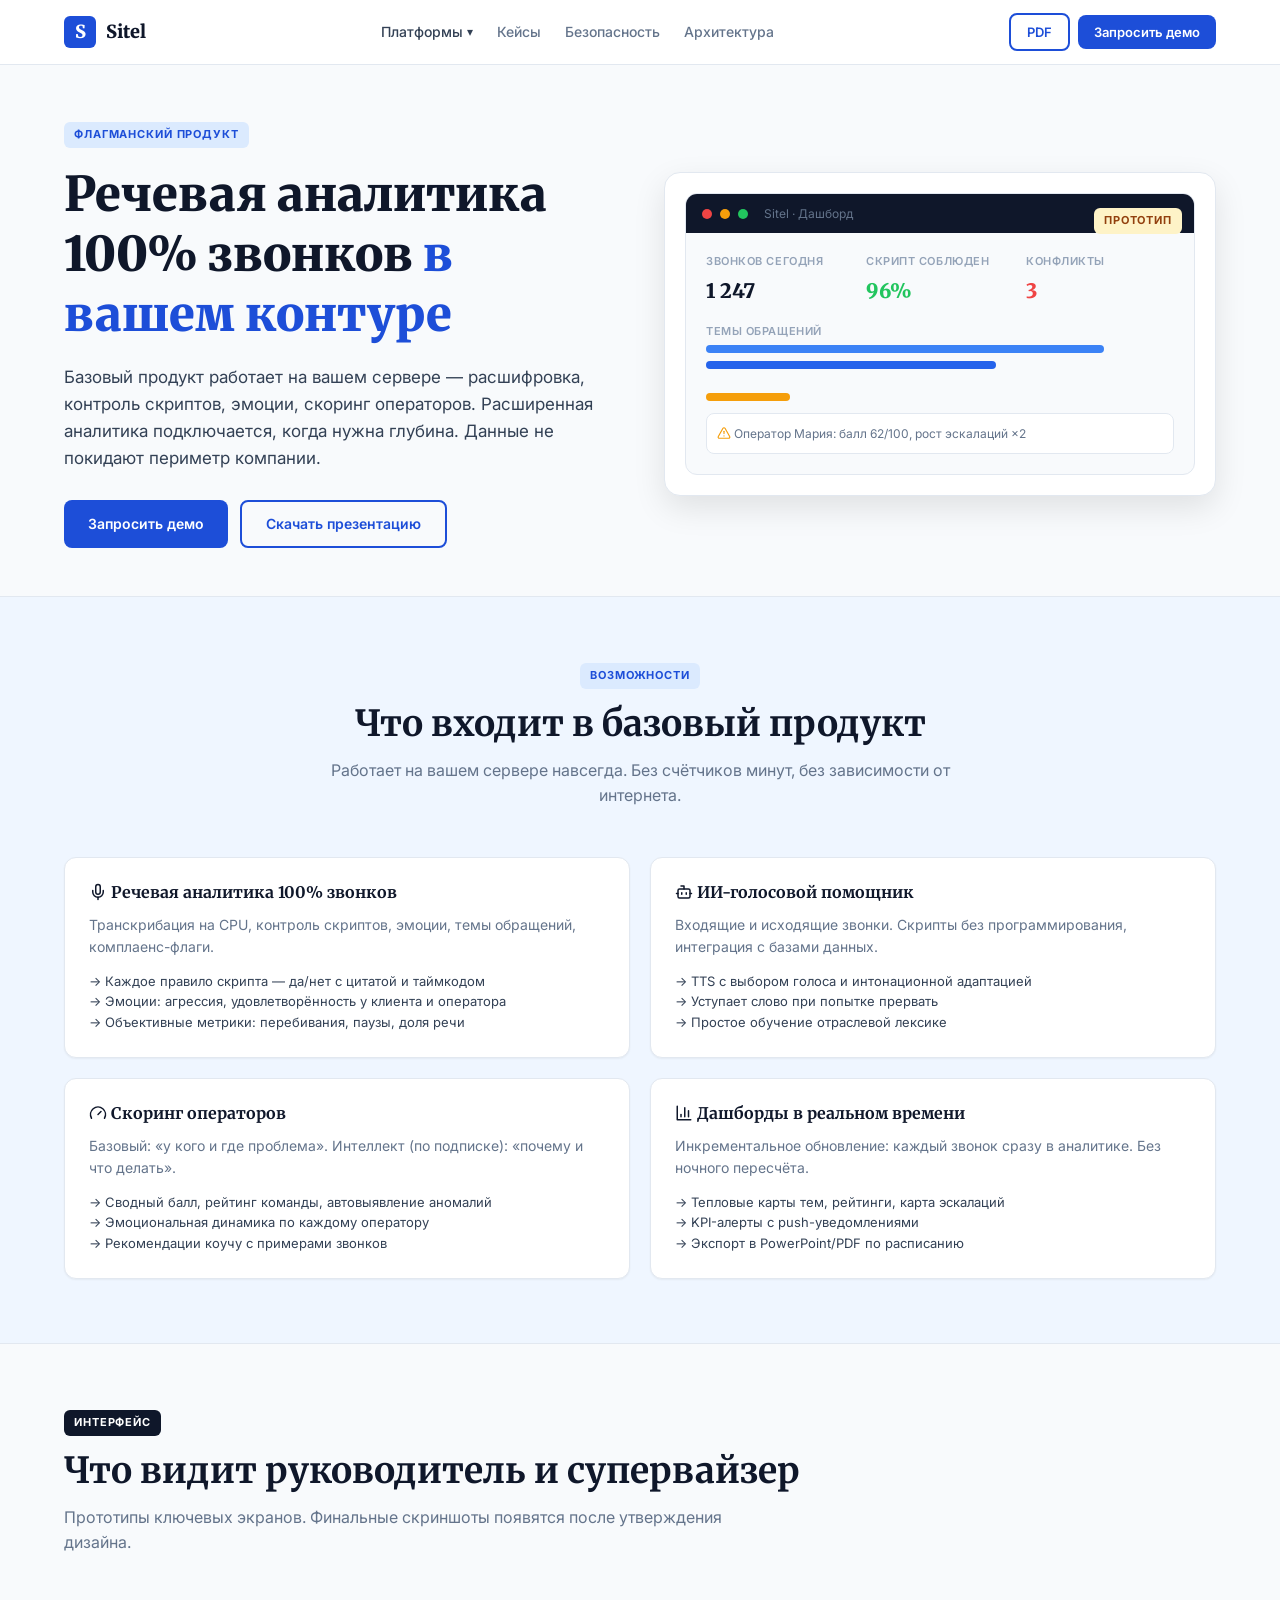
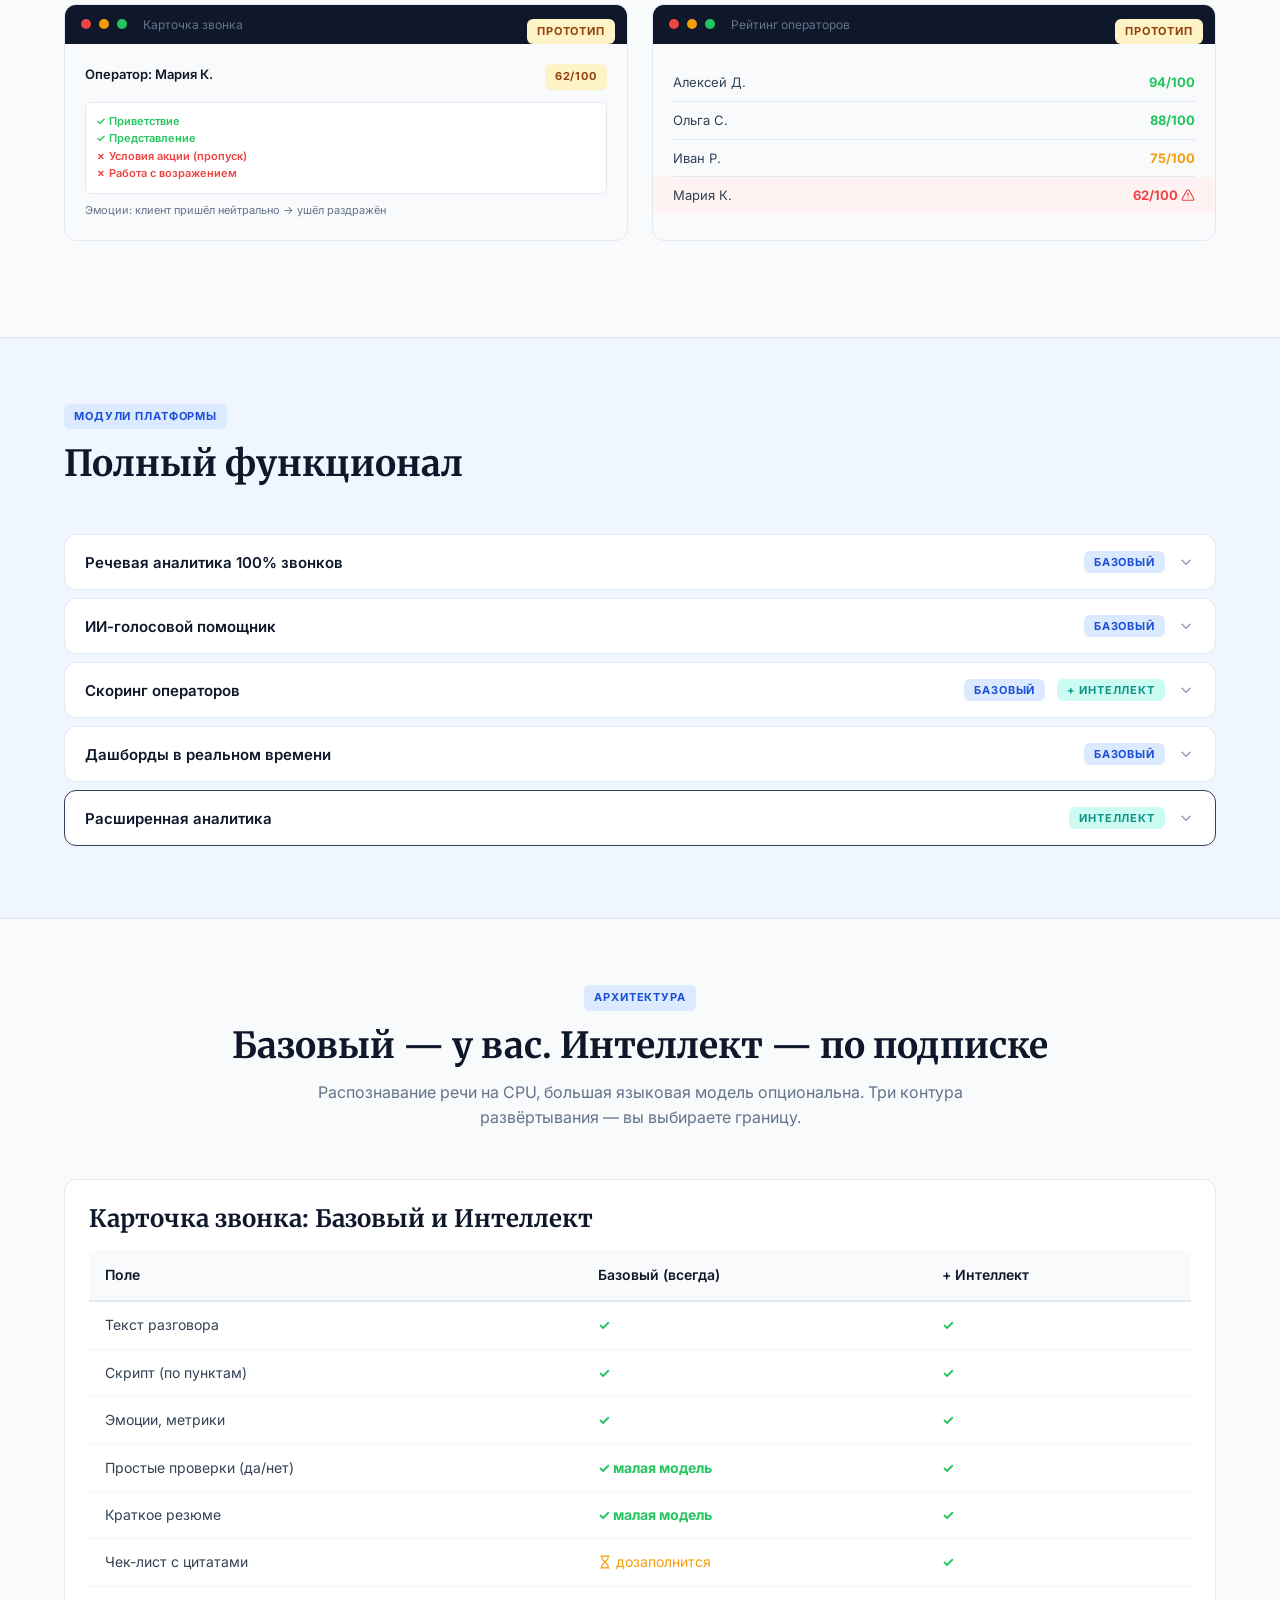
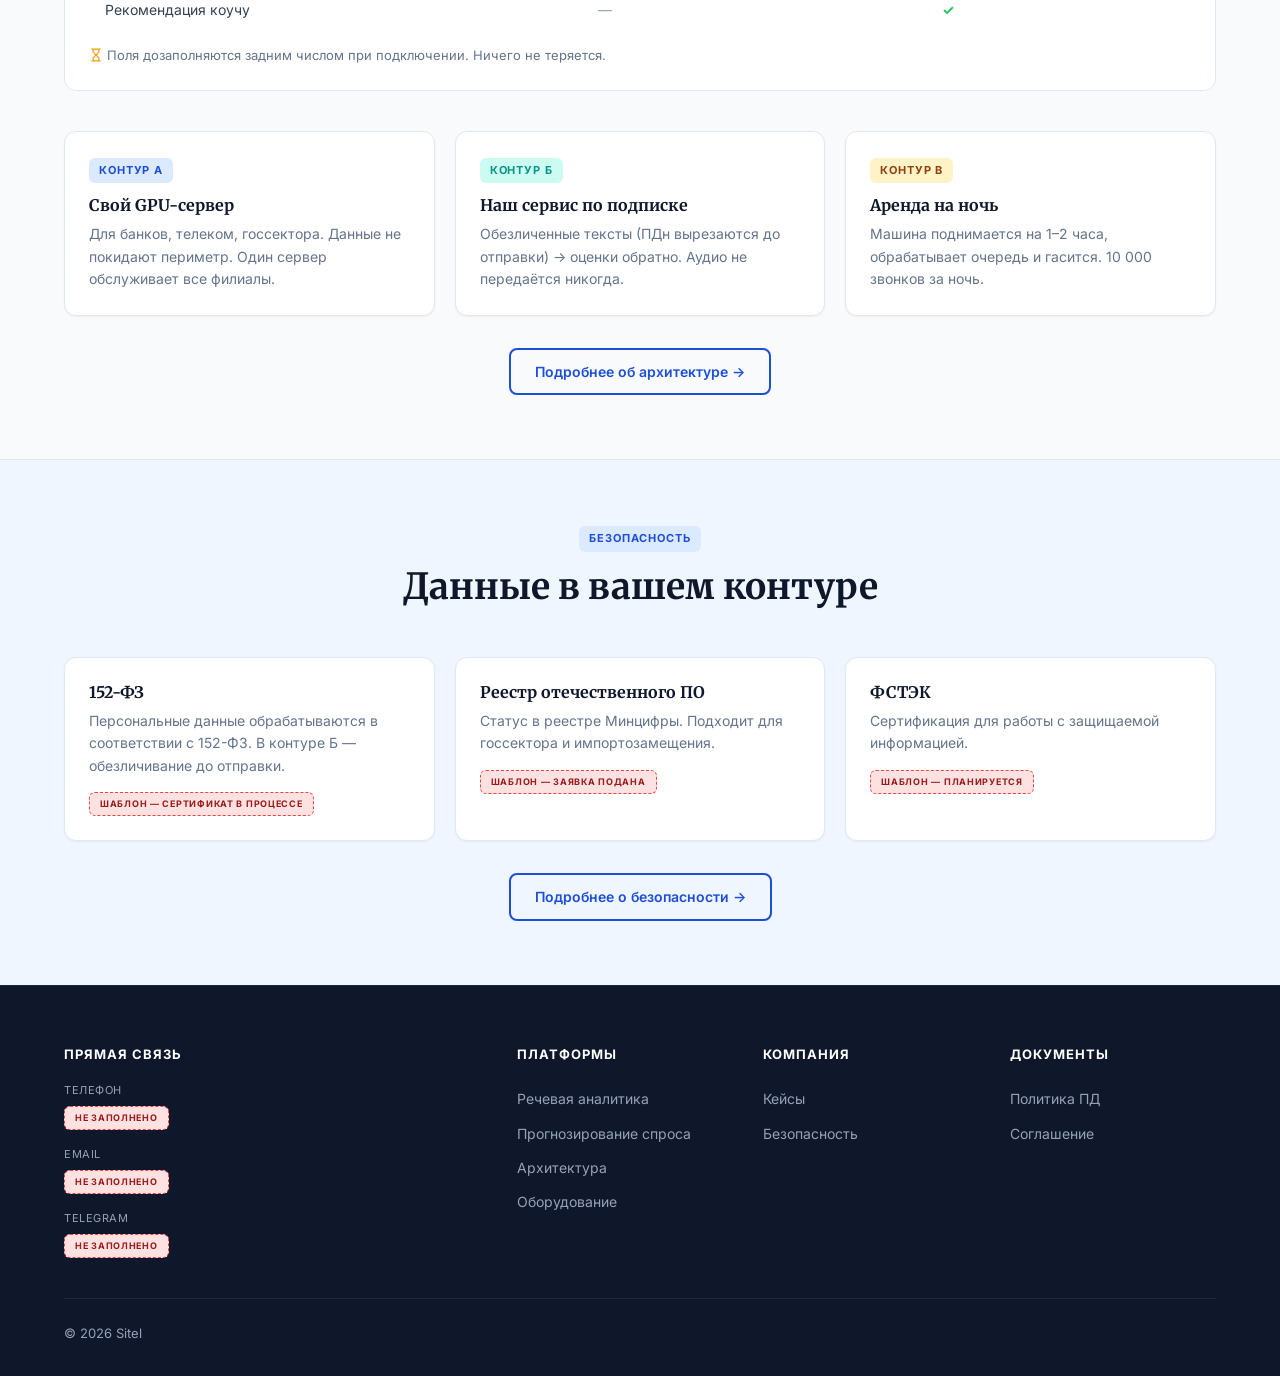
==== commit efe6916f: "Переработан раздел «Автозаказ» → «Прогнозирование спроса» (прогноз, эластичность, каннибализация, пр" ====
--- a/index.html
+++ b/index.html
@@ -3,11 +3,11 @@
 <head>
   <meta charset="UTF-8">
   <meta name="viewport" content="width=device-width, initial-scale=1.0">
-  <title>Sitel — платформа комплексной ИИ-тизации бизнес-задач</title>
-  <meta name="description" content="All-in-one платформа: векторная БД, ASR 95%, NLU ≥90%, голосовые и текстовые боты, умный автозаказ и документооборот. Работает в закрытом контуре по 152-ФЗ, базовые сервисы — без GPU.">
+  <title>Sitel — Речевая аналитика 100% звонков в вашем контуре</title>
+  <meta name="description" content="Речевая аналитика on-premise: расшифровка 100% звонков, контроль скриптов, оценка операторов. Базовый продукт — у вас навсегда. Пилот за 2–4 недели.">
   
-  <meta property="og:title" content="Sitel — платформа комплексной ИИ-тизации бизнес-задач">
-  <meta property="og:description" content="Векторная БД как ядро, 95% точность транскрибации, ≥90% NLU и отклик менее секунды. Данные не покидают ваш контур.">
+  <meta property="og:title" content="Sitel — Речевая аналитика в вашем контуре">
+  <meta property="og:description" content="100% звонков под контролем. Данные не покидают ваш контур.">
   <meta property="og:type" content="website">
   <meta property="og:image" content="https://sitel.ru/og-preview.png">
   
@@ -15,7 +15,7 @@
   <link rel="preconnect" href="https://fonts.googleapis.com">
   <link rel="preconnect" href="https://fonts.gstatic.com" crossorigin>
   <link href="https://fonts.googleapis.com/css2?family=Inter:wght@400;500;600;700;800&family=Merriweather:wght@700;900&display=swap" rel="stylesheet">
-  <link rel="stylesheet" href="css/styles.css">
+  <link rel="stylesheet" href="/css/styles.css">
   <!-- Favicon inline SVG -->
   <link rel="icon" type="image/svg+xml" href="data:image/svg+xml,<svg xmlns='http://www.w3.org/2000/svg' viewBox='0 0 100 100'><rect width='100' height='100' rx='20' fill='%231D4ED8'/><text x='50' y='68' text-anchor='middle' fill='white' font-size='58' font-family='Georgia' font-weight='900'>S</text></svg>">
 
@@ -27,19 +27,20 @@
 <header class="site-header" id="site-header">
   <div class="container header-inner">
     <a href="index.html" class="logo">
-      <span class="logo-text"><img class="logo-text-icon" src="logo/logo_sitel2.png" alt="Sitel" height="100"></span>
+      <div class="logo-icon">S</div>
+      <span class="logo-text">Sitel</span>
     </a>
     
     <nav class="nav-links">
       <div class="dropdown" id="products-dropdown">
         <button class="dropdown-toggle" onclick="toggleDropdown('products-dropdown')" aria-expanded="false">Платформы</button>
         <div class="dropdown-menu">
-          <a href="platforms/speech.html">Речевая аналитика</a>
-          <a href="platforms/auto-order.html">Умный автозаказ</a>
+          <a href="index.html">Речевая аналитика (флагман)</a>
+          <a href="platforms/auto-order.html">Прогнозирование спроса</a>
           <a href="platforms/docs.html">Документооборот</a>
         </div>
       </div>
-      <a href="cases.html">Отрасли</a>
+      <a href="cases.html">Кейсы</a>
       <a href="security.html">Безопасность</a>
       <a href="architecture.html">Архитектура</a>
     </nav>
@@ -57,11 +58,11 @@
   <div class="mobile-menu" id="mobile-menu">
     <strong style="display:block;padding:12px 0;font-size:13px;color:var(--text-light);text-transform:uppercase;">Платформы</strong>
     <div class="mobile-submenu">
-      <a href="platforms/speech.html" onclick="closeMobile()">Речевая аналитика</a>
-      <a href="platforms/auto-order.html" onclick="closeMobile()">Умный автозаказ</a>
+      <a href="index.html" onclick="closeMobile()">Речевая аналитика</a>
+      <a href="platforms/auto-order.html" onclick="closeMobile()">Прогнозирование спроса</a>
       <a href="platforms/docs.html" onclick="closeMobile()">Документооборот</a>
     </div>
-    <a href="cases.html" onclick="closeMobile()">Отрасли</a>
+    <a href="cases.html" onclick="closeMobile()">Кейсы</a>
     <a href="security.html" onclick="closeMobile()">Безопасность</a>
     <a href="architecture.html" onclick="closeMobile()">Архитектура</a>
     <a href="contact.html" onclick="closeMobile()" style="color:var(--blue-700);font-weight:600;">Запросить демо →</a>
@@ -73,9 +74,9 @@
   <div class="container">
     <div class="hero-grid">
       <div>
-        <span class="badge badge-blue" style="margin-bottom:16px;">ALL-IN-ONE ПЛАТФОРМА</span>
-        <h1>Платформа комплексной ИИ-тизации <span>бизнес-задач</span></h1>
-        <p>Создание текстовых и голосовых помощников без программирования, автоматизация обработки данных заказчика и 100% речевой интеллект. Гибридная архитектура на базе векторной БД: 95% точность транскрибации, работа в закрытом контуре без обязательных GPU.</p>
+        <span class="badge badge-blue" style="margin-bottom:16px;">ФЛАГМАНСКИЙ ПРОДУКТ</span>
+        <h1>Речевая аналитика 100% звонков <span>в вашем контуре</span></h1>
+        <p>Базовый продукт работает на вашем сервере — расшифровка, контроль скриптов, эмоции, скоринг операторов. Расширенная аналитика подключается, когда нужна глубина. Данные не покидают периметр компании.</p>
         <div class="hero-buttons">
           <a href="contact.html" class="btn btn-primary">Запросить демо</a>
           <a href="downloads/sitel-presentation.pdf" download class="btn btn-outline">Скачать презентацию</a>
@@ -88,21 +89,21 @@
             <div class="proto-dot" style="background:#EF4444;"></div>
             <div class="proto-dot" style="background:#F59E0B;"></div>
             <div class="proto-dot" style="background:#22C55E;"></div>
-            <span style="color:#64748B;font-size:12px;margin-left:8px;">Sitel · Платформа речевого интеллекта</span>
+            <span style="color:#64748B;font-size:12px;margin-left:8px;">Sitel · Дашборд</span>
           </div>
           <div class="proto-body">
             <div style="display:grid;grid-template-columns:1fr 1fr 1fr;gap:12px;margin-bottom:16px;">
-              <div><div class="proto-label">Точность ASR</div><div class="proto-value" style="font-size:1.25rem;color:var(--blue-600);">95%</div></div>
-              <div><div class="proto-label">Интенты NLU</div><div class="proto-value" style="font-size:1.25rem;color:var(--green-500);">≥90%</div></div>
-              <div><div class="proto-label">Контур данных</div><div class="proto-value" style="font-size:1.25rem;color:var(--text-primary);">152-ФЗ</div></div>
+              <div><div class="proto-label">Звонков сегодня</div><div class="proto-value" style="font-size:1.25rem;">1 247</div></div>
+              <div><div class="proto-label">Скрипт соблюден</div><div class="proto-value" style="font-size:1.25rem;color:var(--green-500);">96%</div></div>
+              <div><div class="proto-label">Конфликты</div><div class="proto-value" style="font-size:1.25rem;color:var(--red-500);">3</div></div>
             </div>
-            <div class="proto-label">Компоненты платформы</div>
-            <div class="proto-bar" style="width:100%;background:var(--blue-600);" title="Векторная БД + Корпоративный RAG"></div>
-            <div class="proto-bar" style="width:85%;background:var(--blue-500);" title="Транскрибация речи + Биометрия"></div>
-            <div class="proto-bar" style="width:72%;background:var(--teal-500);" title="Голосовой бот + No-code сценарии"></div>
-            <div class="proto-bar" style="width:60%;background:var(--amber-500);" title="Расширенная аналитика v2.0"></div>
+            <div class="proto-label">Темы обращений</div>
+            <div class="proto-bar" style="width:85%;background:var(--blue-500);"></div>
+            <div class="proto-bar" style="width:62%;background:var(--blue-600);"></div>
+            <div class="proto-bar" style="width:40%;background:var(--teal-500);"></div>
+            <div class="proto-bar" style="width:18%;background:var(--amber-500);"></div>
             <div style="margin-top:12px;padding:10px;background:white;border-radius:8px;border:1px solid var(--border);">
-              <div style="font-size:12px;color:var(--text-muted);">⚡ Архитектура: Векторная БД + ML/NLU + Python без зависимости от внешних LLM</div>
+              <div style="font-size:12px;color:var(--text-muted);"><svg width="14" height="14" viewBox="0 0 24 24" fill="none" stroke="#F59E0B" stroke-width="2" stroke-linecap="round" stroke-linejoin="round" style="vertical-align:-2px;"><path d="m21.73 18-8-14a2 2 0 0 0-3.48 0l-8 14A2 2 0 0 0 4 21h16a2 2 0 0 0 1.73-3"/><path d="M12 9v4"/><path d="M12 17h.01"/></svg> Оператор Мария: балл 62/100, рост эскалаций ×2</div>
             </div>
           </div>
         </div>
@@ -111,31 +112,210 @@
   </div>
 </section>
 
-
-<!-- PLATFORMS -->
-<section style="background:#FFFFFF;padding:56px 0;border-bottom:1px solid var(--border);">
-  <div class="container">
-    <div style="text-align:center;max-width:760px;margin:0 auto 36px;">
-      <span class="badge badge-teal" style="margin-bottom:12px;">ПЛАТФОРМЫ</span>
-      <h2>Три готовых решения на одном ядре</h2>
-      <p style="color:var(--text-muted);font-size:15px;line-height:1.6;">Каждая платформа разворачивается в вашем контуре и работает на общей векторной базе данных со стеком ИИ технологий.</p>
-    </div>
-    <div class="features-grid" style="grid-template-columns:repeat(auto-fit, minmax(300px, 1fr));gap:20px;">
-      <div class="card" style="border-top:4px solid var(--blue-600);">
-        <h4 style="margin-bottom:8px;">Платформа речевого интеллекта</h4>
-        <p style="font-size:13px;color:var(--text-muted);line-height:1.5;margin-bottom:14px;">100% звонков: транскрибация, контроль скриптов с цитатами, эмоции и намерения, биометрия голоса, скоринг операторов и голосовой ИИ-бот.</p>
-        <a href="platforms/speech.html" class="btn btn-outline btn-sm">Открыть платформу →</a>
-      </div>
-      <div class="card" style="border-top:4px solid var(--teal-600);">
-        <h4 style="margin-bottom:8px;">Умный автозаказ</h4>
-        <p style="font-size:13px;color:var(--text-muted);line-height:1.5;margin-bottom:14px;">Прогноз спроса до 200 факторов, A/B-тестирование стратегий и автоматическое формирование заказов поставщику.</p>
-        <a href="platforms/auto-order.html" class="btn btn-outline btn-sm">Открыть платформу →</a>
-      </div>
-      <div class="card" style="border-top:4px solid var(--blue-900);">
-        <h4 style="margin-bottom:8px;">Интеллектуальный документооборот</h4>
-        <p style="font-size:13px;color:var(--text-muted);line-height:1.5;margin-bottom:14px;">Единое хранилище документов, семантический поиск по смыслу, сравнение договоров и обработка входящей почты.</p>
-        <a href="platforms/docs.html" class="btn btn-outline btn-sm">Открыть платформу →</a>
-      </div>
+<!-- KEY FEATURES -->
+<section class="section-blue">
+  <div class="container">
+    <div style="text-align:center;margin-bottom:48px;">
+      <span class="badge badge-blue" style="margin-bottom:12px;">ВОЗМОЖНОСТИ</span>
+      <h2>Что входит в базовый продукт</h2>
+      <p style="max-width:640px;margin:12px auto 0;color:var(--text-muted);">Работает на вашем сервере навсегда. Без счётчиков минут, без зависимости от интернета.</p>
+    </div>
+    <div class="features-grid">
+      <div class="card">
+        <h4 style="margin-bottom:12px;"><svg width="18" height="18" viewBox="0 0 24 24" fill="none" stroke="currentColor" stroke-width="2" stroke-linecap="round" stroke-linejoin="round" style="vertical-align:-3px;"><path d="M12 2a3 3 0 0 0-3 3v7a3 3 0 0 0 6 0V5a3 3 0 0 0-3-3Z"/><path d="M19 10v2a7 7 0 0 1-14 0v-2"/><line x1="12" x2="12" y1="19" y2="22"/></svg> Речевая аналитика 100% звонков</h4>
+        <p style="font-size:14px;color:var(--text-muted);margin-bottom:12px;">Транскрибация на CPU, контроль скриптов, эмоции, темы обращений, комплаенс-флаги.</p>
+        <ul style="list-style:none;font-size:13px;color:var(--text-secondary);">
+          <li>→ Каждое правило скрипта — да/нет с цитатой и таймкодом</li>
+          <li>→ Эмоции: агрессия, удовлетворённость у клиента и оператора</li>
+          <li>→ Объективные метрики: перебивания, паузы, доля речи</li>
+        </ul>
+      </div>
+      <div class="card">
+        <h4 style="margin-bottom:12px;"><svg width="18" height="18" viewBox="0 0 24 24" fill="none" stroke="currentColor" stroke-width="2" stroke-linecap="round" stroke-linejoin="round" style="vertical-align:-3px;"><path d="M12 8V4H8"/><rect width="16" height="12" x="4" y="8" rx="2"/><path d="M2 14h2"/><path d="M20 14h2"/><path d="M15 13v2"/><path d="M9 13v2"/></svg> ИИ-голосовой помощник</h4>
+        <p style="font-size:14px;color:var(--text-muted);margin-bottom:12px;">Входящие и исходящие звонки. Скрипты без программирования, интеграция с базами данных.</p>
+        <ul style="list-style:none;font-size:13px;color:var(--text-secondary);">
+          <li>→ TTS с выбором голоса и интонационной адаптацией</li>
+          <li>→ Уступает слово при попытке прервать</li>
+          <li>→ Простое обучение отраслевой лексике</li>
+        </ul>
+      </div>
+      <div class="card">
+        <h4 style="margin-bottom:12px;"><svg width="18" height="18" viewBox="0 0 24 24" fill="none" stroke="currentColor" stroke-width="2" stroke-linecap="round" stroke-linejoin="round" style="vertical-align:-3px;"><path d="m12 14 4-4"/><path d="M3.34 19a10 10 0 1 1 17.32 0"/></svg> Скоринг операторов</h4>
+        <p style="font-size:14px;color:var(--text-muted);margin-bottom:12px;">Базовый: «у кого и где проблема». Интеллект (по подписке): «почему и что делать».</p>
+        <ul style="list-style:none;font-size:13px;color:var(--text-secondary);">
+          <li>→ Сводный балл, рейтинг команды, автовыявление аномалий</li>
+          <li>→ Эмоциональная динамика по каждому оператору</li>
+          <li>→ Рекомендации коучу с примерами звонков</li>
+        </ul>
+      </div>
+      <div class="card">
+        <h4 style="margin-bottom:12px;"><svg width="18" height="18" viewBox="0 0 24 24" fill="none" stroke="currentColor" stroke-width="2" stroke-linecap="round" stroke-linejoin="round" style="vertical-align:-3px;"><path d="M3 3v18h18"/><path d="M18 17V9"/><path d="M13 17V5"/><path d="M8 17v-3"/></svg> Дашборды в реальном времени</h4>
+        <p style="font-size:14px;color:var(--text-muted);margin-bottom:12px;">Инкрементальное обновление: каждый звонок сразу в аналитике. Без ночного пересчёта.</p>
+        <ul style="list-style:none;font-size:13px;color:var(--text-secondary);">
+          <li>→ Тепловые карты тем, рейтинги, карта эскалаций</li>
+          <li>→ KPI-алерты с push-уведомлениями</li>
+          <li>→ Экспорт в PowerPoint/PDF по расписанию</li>
+        </ul>
+      </div>
+    </div>
+  </div>
+</section>
+
+<!-- PRODUCT PROTOTYPES -->
+<section>
+  <div class="container">
+    <div style="margin-bottom:48px;">
+      <span class="badge badge-dark" style="margin-bottom:12px;">ИНТЕРФЕЙС</span>
+      <h2 style="margin-bottom:12px;">Что видит руководитель и супервайзер</h2>
+      <p style="max-width:720px;color:var(--text-muted);">Прототипы ключевых экранов. Финальные скриншоты появятся после утверждения дизайна.</p>
+    </div>
+
+    <div style="display:grid;grid-template-columns:1fr 1fr;gap:24px;margin-bottom:32px;">
+      <div class="proto-dashboard">
+        <div class="proto-tag"><span class="badge badge-amber">ПРОТОТИП</span></div>
+        <div class="proto-header">
+          <div class="proto-dot" style="background:#EF4444;"></div>
+          <div class="proto-dot" style="background:#F59E0B;"></div>
+          <div class="proto-dot" style="background:#22C55E;"></div>
+          <span style="color:#64748B;font-size:12px;margin-left:8px;">Карточка звонка</span>
+        </div>
+        <div class="proto-body" style="font-size:13px;">
+          <div style="display:flex;justify-content:space-between;margin-bottom:12px;">
+            <span style="font-weight:600;color:var(--text-primary);">Оператор: Мария К.</span>
+            <span class="badge badge-amber">62/100</span>
+          </div>
+          <div style="background:white;padding:10px;border-radius:6px;border:1px solid var(--border);margin-bottom:8px;">
+            <div style="color:var(--green-500);font-size:11px;font-weight:600;">✓ Приветствие</div>
+            <div style="color:var(--green-500);font-size:11px;font-weight:600;">✓ Представление</div>
+            <div style="color:var(--red-500);font-size:11px;font-weight:600;">✗ Условия акции (пропуск)</div>
+            <div style="color:var(--red-500);font-size:11px;font-weight:600;">✗ Работа с возражением</div>
+          </div>
+          <div style="font-size:11px;color:var(--text-muted);">Эмоции: клиент пришёл нейтрально → ушёл раздражён</div>
+        </div>
+      </div>
+      <div class="proto-dashboard">
+        <div class="proto-tag"><span class="badge badge-amber">ПРОТОТИП</span></div>
+        <div class="proto-header">
+          <div class="proto-dot" style="background:#EF4444;"></div>
+          <div class="proto-dot" style="background:#F59E0B;"></div>
+          <div class="proto-dot" style="background:#22C55E;"></div>
+          <span style="color:#64748B;font-size:12px;margin-left:8px;">Рейтинг операторов</span>
+        </div>
+        <div class="proto-body" style="font-size:13px;">
+          <div style="display:flex;justify-content:space-between;padding:8px 0;border-bottom:1px solid var(--border);">
+            <span>Алексей Д.</span><span style="color:var(--green-500);font-weight:700;">94/100</span>
+          </div>
+          <div style="display:flex;justify-content:space-between;padding:8px 0;border-bottom:1px solid var(--border);">
+            <span>Ольга С.</span><span style="color:var(--green-500);font-weight:700;">88/100</span>
+          </div>
+          <div style="display:flex;justify-content:space-between;padding:8px 0;border-bottom:1px solid var(--border);">
+            <span>Иван Р.</span><span style="color:var(--amber-500);font-weight:700;">75/100</span>
+          </div>
+          <div style="display:flex;justify-content:space-between;padding:8px 0;background:#FEF2F2;margin:0 -20px;padding:8px 20px;border-radius:4px;">
+            <span>Мария К.</span><span style="color:var(--red-500);font-weight:700;">62/100 <svg width="14" height="14" viewBox="0 0 24 24" fill="none" stroke="#EF4444" stroke-width="2" stroke-linecap="round" stroke-linejoin="round" style="vertical-align:-2px;"><path d="m21.73 18-8-14a2 2 0 0 0-3.48 0l-8 14A2 2 0 0 0 4 21h16a2 2 0 0 0 1.73-3"/><path d="M12 9v4"/><path d="M12 17h.01"/></svg></span>
+          </div>
+        </div>
+      </div>
+    </div>
+
+
+  </div>
+</section>
+
+<!-- MODULES ACCORDION -->
+<section class="section-blue">
+  <div class="container">
+    <div style="margin-bottom:48px;">
+      <span class="badge badge-blue" style="margin-bottom:12px;">МОДУЛИ ПЛАТФОРМЫ</span>
+      <h2>Полный функционал</h2>
+    </div>
+
+    <div class="accordion-item">
+      <button class="accordion-btn" onclick="toggleAccordion(this)" aria-expanded="false">
+        <span class="title">Речевая аналитика 100% звонков</span>
+        <span class="badge badge-blue">БАЗОВЫЙ</span>
+        <svg class="arrow" width="18" height="18" viewBox="0 0 24 24" fill="none" stroke="currentColor" stroke-width="2"><polyline points="6 9 12 15 18 9"/></svg>
+      </button>
+      <div class="accordion-content"><div class="accordion-body"><ul>
+        <li>Транскрибация 100% разговоров на CPU</li>
+        <li>Контроль скриптов: каждое правило — да/нет с цитатой и таймкодом</li>
+        <li>Эмоции: агрессия, удовлетворённость — у клиента и оператора</li>
+        <li>Перебивания, паузы, темп, доля речи оператора</li>
+        <li>Флаги комплаенса: запрещённые фразы, дисклеймеры</li>
+        <li>Темы обращений: что растёт, что появилось впервые</li>
+      </ul></div></div>
+    </div>
+
+    <div class="accordion-item">
+      <button class="accordion-btn" onclick="toggleAccordion(this)" aria-expanded="false">
+        <span class="title">ИИ-голосовой помощник</span>
+        <span class="badge badge-blue">БАЗОВЫЙ</span>
+        <svg class="arrow" width="18" height="18" viewBox="0 0 24 24" fill="none" stroke="currentColor" stroke-width="2"><polyline points="6 9 12 15 18 9"/></svg>
+      </button>
+      <div class="accordion-content"><div class="accordion-body"><ul>
+        <li>Входящие и исходящие звонки</li>
+        <li>Создание скриптов без программирования</li>
+        <li>Лёгкая интеграция с существующими базами данных</li>
+        <li>Простое обучение отраслевой лексике</li>
+        <li>TTS с выбором голоса и интонационной адаптацией</li>
+        <li>Уступает слово при попытке прервать</li>
+      </ul></div></div>
+    </div>
+
+    <div class="accordion-item">
+      <button class="accordion-btn" onclick="toggleAccordion(this)" aria-expanded="false">
+        <span class="title">Скоринг операторов</span>
+        <span class="badge badge-blue">БАЗОВЫЙ</span>
+        <span class="badge badge-teal">+ ИНТЕЛЛЕКТ</span>
+        <svg class="arrow" width="18" height="18" viewBox="0 0 24 24" fill="none" stroke="currentColor" stroke-width="2"><polyline points="6 9 12 15 18 9"/></svg>
+      </button>
+      <div class="accordion-content"><div class="accordion-body">
+        <p style="font-size:14px;margin-bottom:12px;color:var(--text-secondary);">Базовый: <strong>«у кого и где»</strong>. Интеллект: <strong style="color:var(--teal-600);">«почему и что делать»</strong>.</p>
+        <div style="display:grid;grid-template-columns:1fr 1fr;gap:12px;margin-bottom:12px;">
+          <div style="padding:12px;background:var(--bg);border-radius:8px;">
+            <div style="font-size:12px;font-weight:700;color:var(--blue-700);margin-bottom:8px;">БАЗОВЫЙ (ВСЕГДА)</div>
+            <div style="font-size:13px;">✓ Скрипт по каждому звонку<br>✓ Перебивания, паузы, доля речи<br>✓ Эмоциональная динамика<br>✓ Сводный балл, рейтинг<br>✓ Автовыявление аномалий</div>
+          </div>
+          <div style="padding:12px;background:var(--teal-100);border-radius:8px;">
+            <div style="font-size:12px;font-weight:700;color:var(--teal-600);margin-bottom:8px;">ИНТЕЛЛЕКТ (ПО ПОДПИСКЕ)</div>
+            <div style="font-size:13px;">✓ Чек-лист с цитатами<br>✓ Паттерны ошибок<br>✓ Рекомендации коучу<br>✓ Плейбук лучших<br>✓ Прогноз оттока</div>
+          </div>
+        </div>
+        <div style="padding:12px;background:var(--bg);border-radius:8px;font-size:13px;"><strong>Пример:</strong> «Мария: 62/100; в возражениях о цене не выявляет потребность — 14 из 17. Рекомендация: тренинг, 5 эталонных звонков приложены».</div>
+      </div></div>
+    </div>
+
+    <div class="accordion-item">
+      <button class="accordion-btn" onclick="toggleAccordion(this)" aria-expanded="false">
+        <span class="title">Дашборды в реальном времени</span>
+        <span class="badge badge-blue">БАЗОВЫЙ</span>
+        <svg class="arrow" width="18" height="18" viewBox="0 0 24 24" fill="none" stroke="currentColor" stroke-width="2"><polyline points="6 9 12 15 18 9"/></svg>
+      </button>
+      <div class="accordion-content"><div class="accordion-body"><ul>
+        <li>Инкрементально: каждый звонок сразу в аналитике</li>
+        <li>Тепловые карты тем, рейтинги, карта эскалаций</li>
+        <li>KPI-алерты с push-уведомлениями</li>
+        <li>Экспорт в PowerPoint/PDF по расписанию</li>
+      </ul></div></div>
+    </div>
+
+    <div class="accordion-item" style="border-color:var(--teal-500);">
+      <button class="accordion-btn" onclick="toggleAccordion(this)" aria-expanded="false">
+        <span class="title">Расширенная аналитика</span>
+        <span class="badge badge-teal">ИНТЕЛЛЕКТ</span>
+        <svg class="arrow" width="18" height="18" viewBox="0 0 24 24" fill="none" stroke="currentColor" stroke-width="2"><polyline points="6 9 12 15 18 9"/></svg>
+      </button>
+      <div class="accordion-content"><div class="accordion-body">
+        <p style="font-size:14px;margin-bottom:12px;">Большая языковая модель (32+ млрд параметров). Объясняет причины, даёт рекомендации, прогнозирует поведение клиентов.</p>
+        <ul>
+          <li>Полный чек-лист с цитатами-обоснованиями</li>
+          <li>Паттерны проблем по сотням звонков</li>
+          <li>Еженедельные дайджесты для руководства</li>
+          <li>Прогноз оттока клиентов</li>
+          <li><strong>Самообучение бота:</strong> лучшие ответы → навыки</li>
+        </ul>
+        <div style="margin-top:12px;padding:12px;background:var(--teal-100);border-radius:8px;font-size:13px;"><strong style="color:var(--teal-600);">Важно:</strong> отключение подписки не приводит к потере данных.</div>
+      </div></div>
     </div>
   </div>
 </section>
@@ -159,11 +339,11 @@
           <tr><td>Эмоции, метрики</td><td class="check">✓</td><td class="check">✓</td></tr>
           <tr><td>Простые проверки (да/нет)</td><td class="check">✓ малая модель</td><td class="check">✓</td></tr>
           <tr><td>Краткое резюме</td><td class="check">✓ малая модель</td><td class="check">✓</td></tr>
-          <tr><td>Чек-лист с цитатами</td><td class="pending">⏳ дозаполнится</td><td class="check">✓</td></tr>
+          <tr><td>Чек-лист с цитатами</td><td class="pending"><svg width="14" height="14" viewBox="0 0 24 24" fill="none" stroke="#F59E0B" stroke-width="2" stroke-linecap="round" stroke-linejoin="round" style="vertical-align:-2px;"><path d="M5 22h14"/><path d="M5 2h14"/><path d="M17 22v-4.172a2 2 0 0 0-.586-1.414L12 12l-4.414 4.414A2 2 0 0 0 7 17.828V22"/><path d="M7 2v4.172a2 2 0 0 0 .586 1.414L12 12l4.414-4.414A2 2 0 0 0 17 6.172V2"/></svg> дозаполнится</td><td class="check">✓</td></tr>
           <tr><td>Рекомендация коучу</td><td class="dash">—</td><td class="check">✓</td></tr>
         </tbody>
       </table>
-      <p style="font-size:13px;color:var(--text-muted);margin-top:12px;">⏳ Поля дозаполняются задним числом при подключении. Ничего не теряется.</p>
+      <p style="font-size:13px;color:var(--text-muted);margin-top:12px;"><svg width="14" height="14" viewBox="0 0 24 24" fill="none" stroke="#F59E0B" stroke-width="2" stroke-linecap="round" stroke-linejoin="round" style="vertical-align:-2px;"><path d="M5 22h14"/><path d="M5 2h14"/><path d="M17 22v-4.172a2 2 0 0 0-.586-1.414L12 12l-4.414 4.414A2 2 0 0 0 7 17.828V22"/><path d="M7 2v4.172a2 2 0 0 0 .586 1.414L12 12l4.414-4.414A2 2 0 0 0 17 6.172V2"/></svg> Поля дозаполняются задним числом при подключении. Ничего не теряется.</p>
     </div>
 
     <div style="display:grid;grid-template-columns:repeat(3,1fr);gap:20px;">
@@ -246,8 +426,8 @@
       <!-- Колонка 2: Платформы -->
       <div class="footer-info-block">
         <h4>ПЛАТФОРМЫ</h4>
-        <a href="platforms/speech.html">Речевая аналитика</a>
-        <a href="platforms/auto-order.html">Умный автозаказ</a>
+        <a href="index.html">Речевая аналитика</a>
+        <a href="platforms/auto-order.html">Прогнозирование спроса</a>
         <a href="architecture.html">Архитектура</a>
         <a href="platforms/auto-order.html">Оборудование</a>
       </div>
@@ -255,7 +435,7 @@
       <!-- Колонка 3: Компания -->
       <div class="footer-info-block">
         <h4>КОМПАНИЯ</h4>
-        <a href="cases.html">Отрасли</a>
+        <a href="cases.html">Кейсы</a>
         <a href="security.html">Безопасность</a>
       </div>
 
@@ -263,7 +443,7 @@
       <div class="footer-info-block">
         <h4>ДОКУМЕНТЫ</h4>
         <a href="privacy.html">Политика ПД</a>
-        <a href="privacy.html">Пользовательское соглашение</a>
+        <a href="#">Соглашение</a>
       </div>
 
     </div>
--- a/css/styles.css
+++ b/css/styles.css
@@ -153,7 +153,6 @@
   color: #fff; font-weight: 900; font-size: 18px; font-family: 'Merriweather', serif; 
 }
 .logo-text { font-family: 'Merriweather', serif; font-weight: 900; font-size: 18px; color: var(--text-primary); }
-.logo-text-icon { padding-top: 0.5rem; }
 
 .nav-links { display: flex; gap: 24px; align-items: center; }
 .nav-links a { color: var(--text-muted); text-decoration: none; font-size: 14px; font-weight: 500; }
@@ -171,7 +170,6 @@
 .dropdown.open .dropdown-menu { opacity: 1; visibility: visible; transform: translateY(0); }
 .dropdown-menu a { display: block; padding: 10px 16px; color: var(--text-secondary); text-decoration: none; font-size: 14px; }
 .dropdown-menu a:hover { background: var(--bg); color: var(--blue-700); }
-.dropdown-menu a.active { background: var(--blue-50); color: var(--blue-700); }
 
 .header-actions { display: flex; gap: 8px; align-items: center; flex-shrink: 0; }
 .mobile-toggle { display: none; background: none; border: none; cursor: pointer; padding: 8px; }
@@ -497,179 +495,6 @@
   }
 }
 
-/* =========================================
-   8. 3D-СХЕМА АРХИТЕКТУРЫ (ЛЕВИТИРУЮЩАЯ)
-   Наклонённая 3D-сцена: сверху «кубы» сервисов речевого
-   интеллекта, снизу слой данных, в центре ядро — векторная БД.
-   Схема декоративная: те же блоки продублированы обычной
-   вёрсткой (.arch-flat), поэтому без 3D остаётся читаемый смысл.
-   ========================================= */
-.arch-scene {
-  position: relative;
-  perspective: 1500px;
-  perspective-origin: 50% 42%;
-  padding: 32px 0 8px;
-  overflow-x: clip;
-}
-.arch-scene__stage {
-  position: relative;
-  height: 580px;
-  transform-style: preserve-3d;
-  --sscale: 1;
-  transform: rotateX(56deg) rotateZ(-38deg) scale(var(--sscale));
-}
-.arch-cube {
-  position: absolute;
-  width: 168px;
-  height: 168px;
-  transform-style: preserve-3d;
-  --lift: 0px;
-  --hue: var(--blue-700);
-  --d: 84px;
-}
-.arch-cube__box {
-  position: absolute;
-  inset: 0;
-  display: flex;
-  align-items: center;
-  justify-content: center;
-  padding: 12px;
-  border-radius: 14px;
-  background: linear-gradient(150deg, var(--hue), #0B1B3A);
-  border: 1px solid rgba(255,255,255,.35);
-  color: #fff;
-  font-weight: 600;
-  font-size: 15px;
-  line-height: 1.3;
-  text-align: center;
-  backface-visibility: hidden;
-}
-.arch-cube__box::after {
-  content: '';
-  position: absolute;
-  inset: 0;
-  border-radius: 14px;
-  background: linear-gradient(200deg, rgba(255,255,255,.30), rgba(255,255,255,0) 48%);
-  pointer-events: none;
-}
-.arch-scene:not(.is-flat) .arch-cube { animation: archFloat 9s ease-in-out infinite; animation-delay: var(--delay, 0s); }
-.arch-cube--core { --hue: var(--blue-600); }
-.arch-cube--data { --hue: var(--blue-900); }
-.arch-scene:not(.is-flat) .arch-cube--core { animation-duration: 11s; }
-.arch-scene:not(.is-flat) .arch-cube--data { animation-duration: 10s; }
-.arch-scene:not(.is-flat) .arch-cube:hover { transform: translateY(var(--lift)) translateZ(40px) rotateZ(6deg); }
-@keyframes archFloat {
-  0%, 100% { transform: translateY(var(--lift)) translateZ(0); }
-  50% { transform: translateY(calc(var(--lift) + 14px)) translateZ(26px); }
-}
-.arch-floor {
-  position: absolute;
-  left: 2%;
-  top: 62%;
-  width: 96%;
-  height: 300px;
-  background: linear-gradient(180deg, rgba(226,232,240,.55), rgba(226,232,240,.05));
-  border: 1px solid rgba(148,163,184,.45);
-  border-radius: 24px;
-}
-.arch-glow {
-  position: absolute;
-  left: 50%;
-  top: 64%;
-  width: 520px;
-  height: 320px;
-  margin-left: -260px;
-  background: radial-gradient(ellipse at center, rgba(37,99,235,.30), rgba(37,99,235,0) 70%);
-}
-.arch-beam {
-  position: absolute;
-  height: 2px;
-  border-radius: 2px;
-  transform-origin: 0 50%;
-  background: linear-gradient(90deg, rgba(37,99,235,.18), rgba(37,99,235,.85));
-  transform: rotate(var(--rot)) translateZ(24px);
-}
-.arch-legend {
-  display: flex;
-  gap: 18px;
-  flex-wrap: wrap;
-  justify-content: center;
-  margin-top: 8px;
-  font-size: 13px;
-  color: var(--text-muted);
-}
-.arch-legend b { color: var(--text-secondary); font-weight: 600; }
-.arch-toggle {
-  display: block;
-  margin: 16px auto 0;
-  background: var(--bg-white);
-  border: 1px solid var(--border);
-  color: var(--text-secondary);
-  font-family: 'Inter', sans-serif;
-  font-size: 13px;
-  font-weight: 600;
-  padding: 8px 16px;
-  border-radius: 8px;
-  cursor: pointer;
-}
-.arch-toggle:hover { color: var(--blue-700); border-color: var(--blue-500); }
-.arch-flat { display: none; }
-.arch-scene.is-flat { padding: 0; }
-.arch-scene.is-flat .arch-stage-wrap { display: none; }
-.arch-scene.is-flat .arch-flat { display: block; }
-.arch-flat__row {
-  display: grid;
-  grid-template-columns: repeat(auto-fit, minmax(220px, 1fr));
-  gap: 12px;
-  margin-bottom: 18px;
-}
-.arch-flat__item {
-  background: var(--bg-white);
-  border: 1px solid var(--border);
-  border-left: 4px solid var(--blue-600);
-  border-radius: 10px;
-  padding: 14px 16px;
-  font-size: 14px;
-  font-weight: 600;
-  color: var(--text-primary);
-}
-.arch-flat__row--data .arch-flat__item { border-left-color: var(--blue-900); }
-.arch-flat__core {
-  text-align: center;
-  background: var(--blue-50);
-  border: 1px solid var(--blue-100);
-  border-radius: var(--radius);
-  padding: 18px;
-  font-weight: 700;
-  color: var(--blue-900);
-  margin-bottom: 18px;
-}
-.arch-flat__note { font-size: 13px; color: var(--text-muted); text-align: center; }
-/* Адаптив: 3D-сцена фиксированной ширины, поэтому уменьшаем её масштабом,
-   а на планшетах и телефонах переключаем схему в плоский список. */
-@media (max-width: 1200px) { .arch-scene__stage { --sscale: .84; } }
-@media (max-width: 1024px) { .arch-scene__stage { --sscale: .7; } }
-@media (max-width: 900px) {
-  .arch-toggle { display: none; }
-  .arch-scene .arch-stage-wrap { display: none; }
-  .arch-scene .arch-flat { display: block; }
-}
-@media (prefers-reduced-motion: reduce) {
-  .arch-scene .arch-cube { animation: none !important; }
-  .arch-scene .arch-cube:hover { transform: none !important; }
-}
-/* грани куба: передняя (контент), верхняя, боковая, задняя */
-.arch-cube__face {
-  position: absolute;
-  inset: 0;
-  border-radius: 14px;
-  border: 1px solid rgba(255,255,255,.22);
-  backface-visibility: hidden;
-}
-.arch-cube__face--top { background: linear-gradient(150deg, #3B6FD4, #1E4C9B); transform: rotateX(90deg) translateZ(var(--d)); }
-.arch-cube__face--side { background: linear-gradient(150deg, #1B3E7C, #0C1F45); transform: rotateY(90deg) translateZ(var(--d)); }
-.arch-cube__face--back { background: linear-gradient(150deg, #102A57, #08142C); transform: rotateY(180deg) translateZ(var(--d)); }
-
 @media (prefers-reduced-motion: reduce) {
   *, *::before, *::after { animation-duration: .01ms !important; transition-duration: .01ms !important; }
-}
+}
